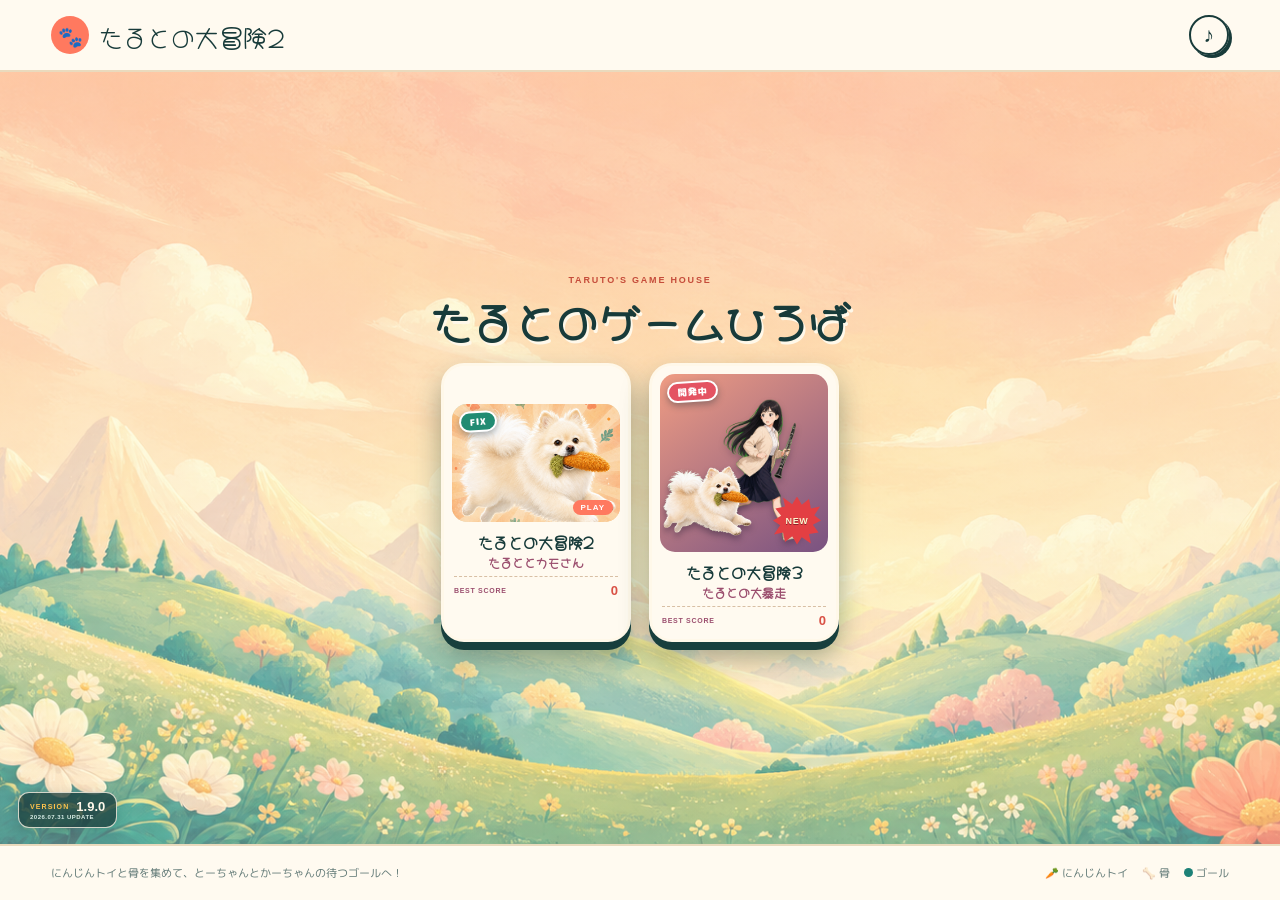
==== index.html @ d17c87bd "Add Taruto Adventure 3 prototype" ====
<!doctype html>
<html lang="ja">
<head>
  <meta charset="UTF-8">
  <meta name="viewport" content="width=device-width, initial-scale=1.0, viewport-fit=cover">
  <meta name="theme-color" content="#ff795f">
  <meta name="mobile-web-app-capable" content="yes">
  <meta name="apple-mobile-web-app-capable" content="yes">
  <meta name="apple-mobile-web-app-status-bar-style" content="black-translucent">
  <meta name="apple-mobile-web-app-title" content="たるとの大冒険2">
  <link rel="manifest" href="manifest.webmanifest">
  <title>たるとの大冒険2</title>
  <link rel="preconnect" href="https://fonts.googleapis.com">
  <link rel="preconnect" href="https://fonts.gstatic.com" crossorigin>
  <link href="https://fonts.googleapis.com/css2?family=Hachi+Maru+Pop&family=M+PLUS+Rounded+1c:wght@700;800;900&family=Noto+Sans+JP:wght@600;700;800&display=swap" rel="stylesheet">
  <link rel="stylesheet" href="style.css?v=23">
</head>
<body>
  <main class="game-shell">
    <header class="topbar">
      <a class="brand" href="#" aria-label="タイトルへ">
        <span class="paw">🐾</span>
        <span>たるとの大冒険2</span>
      </a>
      <button id="soundBtn" class="icon-btn" aria-label="音を切り替える">♪</button>
    </header>

    <section class="stage-wrap">
      <canvas id="game" width="1280" height="720" aria-label="たるとの大冒険2 ゲーム画面"></canvas>
      <div id="hud" class="hud hidden">
        <div class="hud-pill"><span class="mini-tart">🐶</span><span id="lives">♥ ♥ ♥</span></div>
        <div class="hud-pill score-pill"><small>SCORE</small><b id="scoreValue">0</b></div>
        <div class="hud-pill time-pill"><small>TIME</small><b id="timeValue">240.0</b></div>
        <div class="hud-pill duck-pill"><span>🦆</span><b id="duckHud">0/0</b></div>
        <div class="hud-pill item-count-pill">
          <span>🥕</span><b id="carrotHud">0/0</b>
          <span>🦴</span><b id="boneHud">0/0</b>
        </div>
        <div class="hud-pill stage-label">たるとの道</div>
        <button id="playRetryBtn" class="play-retry-btn" type="button" aria-label="最初からリトライ" title="最初からリトライ">
          <span>↻</span><small>リトライ</small>
        </button>
        <button id="playHomeBtn" class="play-home-btn" type="button" aria-label="ホーム画面に戻る" title="ホーム画面に戻る">
          <span>←</span><small>HOME</small>
        </button>
      </div>

      <section id="startScreen" class="overlay splash-screen">
        <div class="game-hub">
          <p class="hub-eyebrow">TARUTO'S GAME HOUSE</p>
          <h2 class="hub-title">たるとのゲームひろば</h2>
          <div class="game-grid">
            <button id="startBtn" class="game-card" type="button" aria-label="たるとの大冒険2をはじめる">
              <span class="game-card-art">
                <img src="assets/taruto-character-v3.png" alt="">
                <span class="card-status fixed">FIX</span>
                <i>PLAY</i>
              </span>
              <strong>たるとの大冒険2</strong>
              <span class="game-card-subtitle">たるととカモさん</span>
              <span class="game-card-best"><small>BEST SCORE</small><b id="highScoreValue">0</b></span>
            </button>
            <a class="game-card mayu-game-card" href="mayu-run.html" aria-label="たるとの大冒険3 たるとの大暴走をはじめる">
              <span class="game-card-art mayu-card-art">
                <img class="mayu-card-person" src="assets/mayu-title-v2.png" alt="" aria-hidden="true">
                <span class="card-status developing">開発中</span>
                <i>NEW</i>
              </span>
              <strong>たるとの大冒険3</strong>
              <span class="game-card-subtitle">たるとの大暴走</span>
              <span class="game-card-best"><small>BEST SCORE</small><b id="mayuHighScoreValue">0</b></span>
            </a>
          </div>
        </div>
        <div class="version-badge" aria-label="ゲームのバージョン">
          <span>VERSION</span>
          <b>1.9.0</b>
          <small>2026.07.31 UPDATE</small>
        </div>
      </section>

      <section id="storyScreen" class="overlay start-screen hidden">
        <p class="eyebrow">A LITTLE FLUFFY ADVENTURE</p>
        <h1><span>たるとの</span><strong>大冒険<i class="sequel">2</i></strong></h1>
        <img class="hero-dog-photo" src="assets/taruto-character-v3.png" alt="にんじんのぬいぐるみをくわえて走る淡いクリーム色のポメラニアン、たると">
        <div class="intro story-copy">
          <p>今日はとーちゃんとかーちゃんが、ふたりでおでかけ。<br>ぼくはおうちで、ひとりでお留守番。</p>
          <p>でも、さみしくなってふたりを探しに行くことにしました。<br>道にはぼくの嫌いなのらねことカラスがいっぱい！</p>
          <p>大好きなカモさんに協力してもらいながら、無事にゴールへ着けるかな？<br>ゴールでは、とーちゃんとかーちゃんが待ってるよ。</p>
        </div>
        <button id="storyBtn" class="primary-btn"><span>冒険へ出発！</span><b>→</b></button>
        <p class="controls-hint">自動で走るよ！　 <kbd>SPACE</kbd> ジャンプ　 <kbd>X</kbd> 回し蹴り</p>
      </section>

      <section id="endScreen" class="overlay end-screen hidden">
        <div id="perfectClear" class="perfect-clear hidden" role="status" aria-label="パーフェクトクリア">
          <div class="perfect-flash">
            <div class="perfect-rays"></div>
            <i style="--x:8%;--d:.05s;--c:#ff795f">★</i><i style="--x:17%;--d:.22s;--c:#5fcea9">●</i>
            <i style="--x:27%;--d:.12s;--c:#ffc34c">◆</i><i style="--x:38%;--d:.31s;--c:#fff8e9">★</i>
            <i style="--x:49%;--d:.02s;--c:#ff795f">●</i><i style="--x:60%;--d:.18s;--c:#5fcea9">◆</i>
            <i style="--x:71%;--d:.28s;--c:#ffc34c">★</i><i style="--x:82%;--d:.08s;--c:#fff8e9">●</i>
            <i style="--x:92%;--d:.25s;--c:#ff795f">◆</i>
            <div class="perfect-title">
              <small>ALL MISSIONS COMPLETE</small>
              <strong>PERFECT!</strong>
              <span>ぜんぶ達成・ノーダメージ！</span>
            </div>
          </div>
          <div class="perfect-stamp"><span>★</span><b>PERFECT CLEAR</b><span>★</span></div>
        </div>
        <div id="greatClear" class="great-clear hidden" role="status" aria-label="3ミス以内のグレートクリア">
          <span>✦</span>
          <div><strong>GREAT CLEAR!</strong></div>
          <span>✦</span>
        </div>
        <div id="goodClear" class="good-clear hidden" role="status" aria-label="6ミス以内のグッドクリア">
          <span>●</span>
          <div><strong>GOOD CLEAR!</strong></div>
          <span>●</span>
        </div>
        <div id="tryClear" class="try-clear hidden" role="status" aria-label="7ミス以上">
          <span>▲</span>
          <div><strong>まだまだ伸びるよ！</strong></div>
          <span>▲</span>
        </div>
        <p class="eyebrow">ADVENTURE COMPLETE!</p>
        <h2>やったね、たると！</h2>
        <div id="newRecord" class="new-record hidden" role="status">
          <span>★</span><strong>NEW HIGH SCORE!</strong><span>★</span>
        </div>
        <div id="cheeseHandoff" class="cheese-handoff hidden" aria-label="たるとがとーちゃんとかーちゃんにチーズを渡す">
          <span class="handoff-taruto">🐶</span>
          <span class="handoff-cheese">🧀</span>
          <span class="handoff-parents" aria-hidden="true">
            <svg viewBox="0 0 72 44" role="img" aria-label="とーちゃんとかーちゃん">
              <circle class="parent-head dad" cx="20" cy="11" r="8"/>
              <path class="parent-hair" d="M12 10c1-10 16-11 17 1-4-3-12-4-17-1z"/>
              <path class="parent-body dad" d="M6 42c1-17 7-23 14-23s13 6 14 23z"/>
              <circle class="parent-head mom" cx="52" cy="11" r="8"/>
              <path class="parent-hair" d="M43 13c-1-15 19-15 18 0l-4 7-2-5c-3 3-7 2-10 0l-2 5z"/>
              <path class="parent-body mom" d="M38 42c1-17 7-23 14-23s13 6 14 23z"/>
              <path class="parent-heart" d="M36 20c-5-6-12 2 0 10 12-8 5-16 0-10z"/>
            </svg>
          </span>
          <strong>チーズのおみやげ、どうぞ！</strong>
        </div>
        <div class="end-medal">☀</div>
        <div class="score-summary" aria-label="スコア集計">
          <div class="score-breakdown">
            <div><span>にんじんトイ <em id="carrotCount">0個</em></span><b id="carrotScore">0</b></div>
            <div><span>ホネッコ <em id="boneCount">0個</em></span><b id="boneScore">0</b></div>
            <div><span>野良ねこ <em id="catCount">0匹</em></span><b id="catScore">0</b></div>
            <div><span>カラス <em id="crowCount">0羽</em></span><b id="crowScore">0</b></div>
            <div><span>カモさんジャンプ <em id="duckCount">0回</em></span><b id="duckScore">0</b></div>
            <div><span>おみやげチーズ <em id="cheeseCount">0個</em></span><b id="cheeseScore">0</b></div>
            <div class="penalty-row"><span>ダメージ・川落下 <em id="damageCount">0回</em></span><b id="damageScore">0</b></div>
          </div>
          <div><span>アクション・アイテム</span><b id="actionScore">0</b></div>
          <div><span>タイムボーナス（残り0.1秒×1）</span><b id="timeBonus">0</b></div>
          <div class="miss-total-row"><span>ミスカウント合計</span><strong id="missTotal">0</strong></div>
          <div class="score-total"><span>TOTAL SCORE</span><strong id="totalScore">0</strong></div>
        </div>
        <div class="credits-window" aria-label="エンディングメッセージ">
          <div id="creditsRoll" class="credits-roll"></div>
        </div>
        <button id="retryBtn" class="primary-btn"><span>もういちど遊ぶ</span><b>↻</b></button>
      </section>

      <div id="toast" class="toast hidden">にんじんトイをみつけた！</div>

      <div id="mobileControls" class="mobile-controls hidden" aria-label="スマートフォン用操作">
        <button data-key="attack" class="attack" aria-label="くるん回し蹴り">⚡<small>KICK</small></button>
        <button data-key="jump" class="jump" aria-label="ジャンプ">↑<small>JUMP</small></button>
      </div>
      <div class="rotate-notice"><span>↻</span><strong>スマホを横にしてね</strong><small>たるとが待っているよ！</small></div>
    </section>

    <footer>
      <span>にんじんトイと骨を集めて、とーちゃんとかーちゃんの待つゴールへ！</span>
      <span class="legend">🥕 にんじんトイ　 🦴 骨　 <i class="dot teal"></i> ゴール</span>
    </footer>
  </main>
  <script src="game.js?v=22"></script>
</body>
</html>
---- style.css ----
:root{--ink:#183b3a;--cream:#fff8e9;--coral:#ff795f;--sun:#ffc34c;--teal:#1d8177}
*{box-sizing:border-box}
html,body{margin:0;min-height:100%;background:#f7ead0;color:var(--ink);font-family:"M PLUS Rounded 1c",sans-serif}
body{overflow-x:hidden;background-image:radial-gradient(#e7ceb0 1px,transparent 1px);background-size:18px 18px}
button,a{-webkit-tap-highlight-color:transparent}
.game-shell{width:min(1460px,100%);margin:auto;min-height:100vh;background:var(--cream);box-shadow:0 0 60px #7f67432b;display:flex;flex-direction:column}
.topbar{height:72px;padding:0 clamp(18px,4vw,56px);display:flex;align-items:center;justify-content:space-between;background:#fffaf0;border-bottom:2px solid #eadabd;z-index:5}
.brand{display:flex;align-items:center;gap:10px;color:var(--ink);text-decoration:none;font-family:"Hachi Maru Pop";font-size:clamp(17px,2vw,24px)}
.paw{display:grid;place-items:center;width:38px;height:38px;background:var(--coral);border-radius:50%;font-size:20px}
.icon-btn{width:40px;height:40px;border:2px solid var(--ink);border-radius:50%;background:transparent;color:var(--ink);font-size:21px;font-weight:900;cursor:pointer;box-shadow:3px 3px 0 var(--ink)}
.icon-btn.off{opacity:.35;text-decoration:line-through}
.stage-wrap{position:relative;flex:1;min-height:0;overflow:hidden;background:#93d7c4;isolation:isolate}
canvas{display:block;width:100%;height:auto;max-height:calc(100vh - 128px);aspect-ratio:16/9;object-fit:cover}
.overlay{position:absolute;inset:0;display:flex;flex-direction:column;align-items:center;justify-content:center;text-align:center;padding:24px;background:linear-gradient(90deg,#fff8e9ed 0%,#fff8e9b8 42%,transparent 74%),url("assets/tart-adventure-bg.png") center/cover;color:var(--ink);transition:.35s}
.splash-screen{background:linear-gradient(#fff8e952,#fff8e952),url("assets/tart-adventure-bg.png") center/cover}
.splash-btn{transform:scale(1.15);box-shadow:0 10px 0 #0c2928,0 18px 35px #183b3a69}
.splash-btn:hover{transform:scale(1.15) translateY(-3px)}
.game-hub{display:flex;flex-direction:column;align-items:center}.hub-eyebrow{margin:0 0 3px;color:#c54c3a;font:900 9px "Trebuchet MS",sans-serif;letter-spacing:.2em}.hub-title{margin:0 0 14px;color:#183b3a;font:900 clamp(22px,4vw,42px) "Hachi Maru Pop","M PLUS Rounded 1c",sans-serif;text-shadow:2px 3px 0 #fff8e9}.game-grid{display:grid;grid-template-columns:repeat(auto-fit,minmax(150px,190px));justify-content:center;gap:18px;width:min(760px,90vw)}.game-card{padding:8px 8px 11px;border:3px solid #fff8e9;border-radius:23px;background:#fffaf0;color:#183b3a;box-shadow:0 8px 0 #173f3d,0 15px 28px #183b3a66;cursor:pointer;transition:.18s}.game-card:hover{transform:translateY(-4px);box-shadow:0 12px 0 #173f3d,0 19px 32px #183b3a66}.game-card:active{transform:translateY(5px);box-shadow:0 3px 0 #173f3d}.game-card-art{position:relative;display:block;height:118px;overflow:hidden;border-radius:15px;background:linear-gradient(145deg,#bde7df,#ffc88d)}.game-card-art img{width:100%;height:100%;object-fit:cover;object-position:center 38%}.game-card-art i{position:absolute;right:7px;bottom:7px;padding:3px 8px;border-radius:99px;background:#ff795f;color:#fff;font:900 8px "Trebuchet MS",sans-serif;letter-spacing:.12em}.game-card strong{display:block;margin:9px 2px 1px;font:900 15px "Hachi Maru Pop","M PLUS Rounded 1c",sans-serif}.game-card small{display:block;color:#1d8177;font-size:8px;font-weight:900;letter-spacing:.12em}
.version-badge{position:absolute;left:max(18px,env(safe-area-inset-left));bottom:max(16px,env(safe-area-inset-bottom));display:grid;grid-template-columns:auto auto;align-items:center;gap:1px 7px;padding:7px 11px;border:1px solid #fff8e9c9;border-radius:11px;background:#183b3abf;color:#fff8e9;box-shadow:0 5px 15px #183b3a3d;text-align:left;font-family:"Trebuchet MS",sans-serif}.version-badge span{color:#ffc34c;font-size:7px;font-weight:900;letter-spacing:.16em}.version-badge b{font-size:13px;line-height:1}.version-badge small{grid-column:1/-1;color:#d9eee7;font-size:6px;font-weight:700;letter-spacing:.08em}
.game-card-subtitle{display:block;margin-top:2px;color:#9b4e6e;font:900 12px "Hachi Maru Pop","M PLUS Rounded 1c",sans-serif;line-height:1.25}
.game-card-best{display:flex;align-items:center;justify-content:space-between;gap:8px;margin:7px 2px 0;padding-top:6px;border-top:1px dashed #d8bfa4;color:#183b3a}.game-card-best small{color:#9b4e6e;font:900 7px "Trebuchet MS",sans-serif;letter-spacing:.1em}.game-card-best b{color:#d95145;font:900 13px "Trebuchet MS",sans-serif}
.card-status{position:absolute;z-index:5;left:7px;top:7px;padding:4px 9px;border:2px solid #fff;border-radius:999px;color:#fff;font:900 9px "M PLUS Rounded 1c",sans-serif;line-height:1;letter-spacing:.08em;box-shadow:0 3px 7px #28343c66;transform:rotate(-4deg)}.card-status.fixed{background:#218b72}.card-status.developing{background:#e45362;animation:statusPulse 1.2s ease-in-out infinite alternate}@keyframes statusPulse{to{transform:rotate(-4deg) scale(1.08);filter:brightness(1.12)}}
@media(max-width:950px) and (orientation:landscape){.game-card-subtitle{font-size:10px}}
@media(max-width:950px) and (orientation:landscape){.game-card-best{margin-top:4px;padding-top:3px}.game-card-best small{font-size:6px}.game-card-best b{font-size:10px}}
.hidden{opacity:0!important;pointer-events:none!important;visibility:hidden}
.start-screen{align-items:flex-start;text-align:left;padding-left:clamp(24px,8vw,110px)}
.eyebrow{margin:0 0 10px;color:#c54c3a;letter-spacing:.22em;font-size:12px;font-weight:900}
h1{margin:0;font-family:"Hachi Maru Pop";line-height:.9;filter:drop-shadow(4px 5px 0 #fff)}
h1 span{display:block;font-size:clamp(33px,5vw,68px)}
h1 strong{display:block;color:var(--coral);font:900 clamp(64px,9vw,126px)/1 "M PLUS Rounded 1c",sans-serif;letter-spacing:.02em;transform:rotate(-1deg);-webkit-text-stroke:1px #fff8e9;text-shadow:4px 5px 0 #f3b83d}
.sequel{display:inline-grid;place-items:center;width:.72em;height:.72em;margin-left:.12em;border-radius:50%;background:#ffc34c;color:#183b3a;font:900 .66em/1 "M PLUS Rounded 1c",sans-serif;letter-spacing:0;vertical-align:.1em;-webkit-text-stroke:0;box-shadow:0 0 0 3px #fff8e9,3px 4px 0 #183b3a;transform:rotate(5deg)}
.intro{font-size:clamp(13px,1.5vw,18px);line-height:1.9;margin:14px 0 18px;max-width:560px}
.story-copy p{margin:0 0 8px}.story-copy p:last-child{margin-bottom:0}
.primary-btn{display:flex;align-items:center;gap:22px;padding:8px 9px 8px 26px;border:0;border-radius:999px;background:var(--ink);color:#fff;font:800 16px inherit;cursor:pointer;box-shadow:0 8px 0 #0c2928,0 14px 25px #183b3a4c;transition:.15s}
.primary-btn:hover{transform:translateY(-3px);box-shadow:0 11px 0 #0c2928,0 17px 28px #183b3a4c}
.primary-btn:active{transform:translateY(5px);box-shadow:0 3px 0 #0c2928}
.primary-btn b{display:grid;place-items:center;width:42px;height:42px;background:var(--coral);border-radius:50%;font-size:21px}
.controls-hint{font-size:12px;margin:16px 0 0;color:#51706d}
kbd{display:inline-grid;place-items:center;min-width:28px;height:25px;padding:0 6px;background:#fff;border:1px solid #b5afa1;border-radius:6px;box-shadow:0 2px #afa798;font:800 11px inherit}
.hero-dog-photo{position:absolute;right:2%;bottom:-7%;width:min(51vw,660px);aspect-ratio:1;object-fit:cover;border-radius:50%;border:10px solid #fff8e9;box-shadow:0 20px 50px #65452d52;transform:rotate(3deg)}
.dog-body{position:absolute;bottom:8px;left:35px;width:165px;height:155px;border-radius:50% 55% 42% 46%;background:radial-gradient(circle at 50% 40%,#fff5d7 0 30%,#e9ae58 62%,#b96e35);box-shadow:inset -15px -12px 0 #c47b3c}
.dog-head{position:absolute;z-index:2;top:10px;left:28px;width:185px;height:175px;border-radius:48% 52% 48% 46%;background:radial-gradient(circle at 48% 42%,#fff9e7 0 22%,#efbd72 52%,#c97e3d 82%);box-shadow:inset 0 -12px 0 #d68d44}
.ear{position:absolute;top:-9px;width:67px;height:79px;background:#bd7138;clip-path:polygon(50% 0,100% 100%,0 84%);z-index:-1}.ear.left{left:8px;transform:rotate(-17deg)}.ear.right{right:6px;transform:rotate(18deg)}
.face:before,.face:after{content:"";position:absolute;top:66px;width:14px;height:19px;border-radius:50%;background:#183b3a}.face:before{left:52px}.face:after{right:52px}
.muzzle{position:absolute;left:62px;top:81px;width:64px;height:54px;border-radius:50%;background:#fff7e7}
.muzzle:before{content:"";position:absolute;left:23px;top:6px;width:20px;height:14px;border-radius:50% 50% 60% 60%;background:#2b342f}
.muzzle:after{content:"";position:absolute;left:27px;top:23px;width:15px;height:13px;border-radius:0 0 50% 50%;background:#ed776a}
.dog-tail{position:absolute;right:-5px;bottom:64px;width:100px;height:120px;border:30px solid #d98d47;border-left-color:transparent;border-bottom-color:transparent;border-radius:50%;transform:rotate(30deg)}
.scarf{position:absolute;z-index:3;left:55px;top:156px;width:135px;height:26px;background:var(--teal);border-radius:50%}.scarf:after{content:"";position:absolute;right:-15px;top:10px;width:58px;height:25px;background:var(--teal);transform:rotate(25deg);clip-path:polygon(0 0,100% 48%,10% 100%)}
.hud{position:absolute;z-index:4;inset:20px 24px auto;display:flex;gap:12px;align-items:center;transition:.3s}
.hud-pill{height:44px;display:flex;align-items:center;gap:9px;padding:0 16px;background:#fffaf0e8;border:2px solid #fff;border-radius:99px;box-shadow:0 5px 16px #16484229;font-weight:900}
.hud-pill:first-child{color:#e2504b}.mini-tart{font-size:23px}.hud-pill small{color:#718480;font-size:9px;letter-spacing:.08em}.score-pill b{color:#dc7048;min-width:54px;text-align:right}.time-pill b{color:#1d8177;min-width:28px;text-align:right}.stage-label{margin-left:auto;color:var(--teal)}
.duck-pill{color:#1d8177}.duck-pill span{font-size:20px}.duck-pill b{min-width:28px;font-size:12px}
.item-count-pill{gap:5px;padding:0 11px}.item-count-pill span{font-size:17px}.item-count-pill b{min-width:25px;color:#b85f3d;font-size:11px}.item-count-pill span:nth-of-type(2){margin-left:3px}
.play-retry-btn{position:absolute;top:110px;right:0;display:flex;align-items:center;justify-content:center;gap:6px;height:38px;padding:0 13px;border:2px solid #ff795f;border-radius:12px;background:#fffaf0ed;color:#c94f3d;font:800 10px/1 "Arial Rounded MT Bold","Trebuchet MS",sans-serif;letter-spacing:.12em;box-shadow:0 4px 0 #c94f3d,0 8px 18px #16484229;cursor:pointer}.play-retry-btn span{font-size:20px;line-height:1;letter-spacing:0}.play-retry-btn small{font:inherit}.play-retry-btn:active{transform:translateY(3px);box-shadow:0 1px 0 #c94f3d,0 4px 10px #16484229;background:#fff0e8}
.play-home-btn{position:absolute;top:110px;left:0;display:flex;align-items:center;justify-content:center;gap:5px;height:38px;padding:0 12px;border:2px solid #fff;border-radius:12px;background:#183b3ad9;color:#fff8e9;font:800 9px/1 "Arial Rounded MT Bold","Trebuchet MS",sans-serif;letter-spacing:.1em;box-shadow:0 4px 0 #0c2928,0 8px 18px #16484229;cursor:pointer}.play-home-btn span{font-size:17px;line-height:1;letter-spacing:0}.play-home-btn small{font:inherit}.play-home-btn:active{transform:translateY(3px);box-shadow:0 1px 0 #0c2928,0 4px 10px #16484229;background:#245957}
.high-score-badge{position:absolute;z-index:8;top:76px;right:24px;display:flex;align-items:center;gap:7px;padding:5px 11px;border-radius:99px;background:#183b3acc;color:#fff8e9;border:1px solid #ffffffb8;box-shadow:0 4px 12px #183b3a3d;font-size:12px;font-weight:900}.high-score-badge small{font-size:8px;letter-spacing:.12em;color:#ffc34c}.high-score-badge b{min-width:36px;text-align:right}
.toast{position:absolute;z-index:6;left:50%;top:68px;transform:translateX(-50%);padding:10px 22px;border-radius:99px;background:var(--ink);color:#fff;font-weight:900;transition:.2s;box-shadow:0 8px 20px #183b3a55}
.toast.achievement{z-index:9;padding:13px 28px;border:3px solid #fff8e9;background:linear-gradient(90deg,#ff795f,#ffc34c,#ff795f);color:#183b3a;box-shadow:0 0 0 4px #ffc34c,0 10px 30px #183b3a66;font-family:"Hachi Maru Pop","M PLUS Rounded 1c",sans-serif;animation:achievementPop .55s cubic-bezier(.2,1.7,.4,1),achievementGlow .65s ease-in-out .55s infinite alternate}.toast.achievement::before,.toast.achievement::after{content:"★";margin:0 9px;color:#fff}@keyframes achievementPop{from{opacity:0;transform:translateX(-50%) scale(.3) rotate(-5deg)}to{opacity:1;transform:translateX(-50%) scale(1) rotate(0)}}@keyframes achievementGlow{to{filter:brightness(1.15);transform:translateX(-50%) scale(1.04)}}
.overlay.end-screen{align-items:flex-start;background:linear-gradient(90deg,#102f2dcc 0%,#102f2d9c 38%,#102f2d28 70%,transparent 100%),url("assets/ending-photo.png") center/cover;padding-left:5vw}
.end-screen h2{font-family:"Hachi Maru Pop";font-size:clamp(36px,6vw,72px);margin:0;color:#ffb05e;text-shadow:3px 4px 0 #173f3d}
.end-screen>.eyebrow{color:#ffe3a7}.end-screen p{line-height:1.8}.end-medal{font-size:70px;filter:drop-shadow(0 5px 0 #6b4a17)}
.cheese-handoff{position:relative;display:flex;align-items:center;gap:10px;min-height:48px;padding:4px 14px;margin:2px 0 5px;border-radius:16px;background:#fff8e9e8;border:2px solid #f0c87f;color:#173f3d;overflow:hidden}.cheese-handoff span{font-size:28px}.cheese-handoff strong{font:900 13px "Hachi Maru Pop","M PLUS Rounded 1c",sans-serif}.cheese-handoff .handoff-cheese{animation:giveCheese 1.8s ease-in-out infinite}.end-screen.hidden .handoff-cheese{animation:none}@keyframes giveCheese{0%{transform:translateX(-15px) rotate(-12deg) scale(.85)}55%{transform:translateX(18px) translateY(-8px) rotate(10deg) scale(1.2)}100%{transform:translateX(44px) rotate(0) scale(.85)}}
.handoff-parents{display:block;width:58px;height:38px;flex:none}.handoff-parents svg{display:block;width:100%;height:100%;overflow:visible}.parent-head{fill:#f2c29b;stroke:#173f3d;stroke-width:1.5}.parent-hair{fill:#55433a}.parent-body{stroke:#173f3d;stroke-width:1.5}.parent-body.dad{fill:#5f9e85}.parent-body.mom{fill:#f47f6b}.parent-heart{fill:#ffc34c;stroke:#fff8e9;stroke-width:1}
.new-record{display:flex;align-items:center;gap:10px;margin:2px 0 5px;padding:5px 16px;border-radius:99px;background:linear-gradient(90deg,#ff795f,#ffc34c,#ff795f);color:#183b3a;border:3px solid #fff8e9;box-shadow:0 0 0 3px #ffc34c,0 8px 24px #ffb64d88;font:900 clamp(14px,2vw,22px) "Hachi Maru Pop","M PLUS Rounded 1c",sans-serif;animation:newRecordPop .7s cubic-bezier(.2,1.8,.4,1),newRecordGlow 1s ease-in-out .7s infinite alternate}.new-record span{color:#fff;font-size:1.25em;animation:recordStar .8s linear infinite}@keyframes newRecordPop{0%{transform:scale(.1) rotate(-8deg);opacity:0}100%{transform:scale(1) rotate(0);opacity:1}}@keyframes newRecordGlow{to{filter:brightness(1.2);transform:scale(1.04)}}@keyframes recordStar{to{transform:rotate(360deg)}}
.perfect-clear{position:absolute;z-index:20;inset:0;pointer-events:none;overflow:hidden}.perfect-flash{position:absolute;inset:0;display:grid;place-items:center;background:radial-gradient(circle,#fffbd5e8 0 15%,#ffc34cbb 30%,#ff795f5c 52%,transparent 72%);animation:perfectFlash 3.6s ease both}.perfect-rays{position:absolute;width:115vmax;aspect-ratio:1;border-radius:50%;background:repeating-conic-gradient(from 0deg,#fff8e900 0 8deg,#fff8e9b8 8deg 13deg,#fff8e900 13deg 24deg);animation:perfectRays 7s linear infinite}.perfect-title{position:relative;z-index:2;display:flex;flex-direction:column;align-items:center;filter:drop-shadow(0 9px 0 #9b4f2d) drop-shadow(0 16px 22px #183b3a88);animation:perfectTitle 3.1s cubic-bezier(.2,1.5,.3,1) both}.perfect-title small{padding:5px 15px;border-radius:99px;background:#183b3a;color:#fff8e9;font:900 clamp(9px,1.5vw,14px) "Trebuchet MS",sans-serif;letter-spacing:.2em}.perfect-title strong{color:#fff8e9;font:900 clamp(62px,13vw,158px)/.9 "Arial Black","M PLUS Rounded 1c",sans-serif;letter-spacing:-.07em;-webkit-text-stroke:clamp(3px,.65vw,8px) #ff795f;text-shadow:0 0 0 #ffc34c}.perfect-title span{margin-top:12px;padding:7px 22px;border:3px solid #fff8e9;border-radius:99px;background:#ffc34c;color:#183b3a;font:900 clamp(14px,2.5vw,28px) "Hachi Maru Pop","M PLUS Rounded 1c",sans-serif}.perfect-flash>i{position:absolute;z-index:3;top:-10%;left:var(--x);color:var(--c);font-style:normal;font-size:clamp(18px,4vw,48px);text-shadow:0 3px 0 #183b3a66;animation:perfectConfetti 2.6s cubic-bezier(.2,.7,.4,1) var(--d) both}.perfect-stamp{position:absolute;z-index:4;top:18px;right:22px;display:flex;align-items:center;gap:7px;padding:8px 15px;border:3px solid #fff8e9;border-radius:99px;background:linear-gradient(90deg,#ff795f,#ffc34c);color:#183b3a;box-shadow:0 0 0 3px #ffc34c,0 7px 20px #183b3a55;font:900 clamp(10px,1.4vw,16px) "Arial Rounded MT Bold","Trebuchet MS",sans-serif;letter-spacing:.08em;animation:perfectStamp .65s cubic-bezier(.2,1.6,.4,1) 3.15s both}.perfect-stamp span{color:#fff8e9}@keyframes perfectFlash{0%{opacity:0}8%,76%{opacity:1}100%{opacity:0;visibility:hidden}}@keyframes perfectRays{to{transform:rotate(360deg)}}@keyframes perfectTitle{0%{opacity:0;transform:scale(.15) rotate(-10deg)}18%,78%{opacity:1;transform:scale(1) rotate(0)}100%{opacity:0;transform:scale(1.25)}}@keyframes perfectConfetti{0%{opacity:0;transform:translateY(0) rotate(0) scale(.4)}12%{opacity:1}100%{opacity:0;transform:translateY(115vh) rotate(780deg) scale(1)}}@keyframes perfectStamp{from{opacity:0;transform:scale(.2) rotate(12deg)}to{opacity:1;transform:scale(1) rotate(-2deg)}}
.perfect-clear.preview-still .perfect-flash,.perfect-clear.preview-still .perfect-title,.perfect-clear.preview-still .perfect-stamp{animation:none;opacity:1;visibility:visible}.perfect-clear.preview-still .perfect-flash>i{animation:none;top:var(--preview-y,18%);transform:rotate(18deg)}.perfect-clear.preview-still .perfect-flash>i:nth-of-type(2n){--preview-y:72%;transform:rotate(-24deg)}.perfect-clear.preview-still .perfect-flash>i:nth-of-type(3n){--preview-y:42%;transform:rotate(42deg)}
.perfect-clear.hidden .perfect-flash,.perfect-clear.hidden .perfect-rays,.perfect-clear.hidden .perfect-title,.perfect-clear.hidden .perfect-flash>i,.perfect-clear.hidden .perfect-stamp{animation:none}
.great-clear{position:absolute;z-index:12;top:66px;right:22px;display:flex;align-items:center;gap:9px;padding:9px 16px;border:2px solid #fff8e9;border-radius:16px;background:linear-gradient(135deg,#1d8177e8,#65b95de8);color:#fff8e9;box-shadow:0 0 0 3px #5fcea977,0 8px 22px #183b3a55;transform:rotate(1deg);animation:greatClearPop .7s cubic-bezier(.2,1.5,.4,1),greatClearGlow .8s ease-in-out .7s 2 alternate}.great-clear>span{color:#ffc34c;font-size:20px}.great-clear div{display:flex;flex-direction:column;line-height:1}.great-clear small{color:#d8fff0;font:900 8px "Trebuchet MS",sans-serif;letter-spacing:.18em}.great-clear strong{margin-top:3px;font:900 clamp(13px,2vw,20px) "Arial Rounded MT Bold","Trebuchet MS",sans-serif;letter-spacing:.04em}.great-clear.hidden{animation:none}@keyframes greatClearPop{from{opacity:0;transform:translateY(-18px) scale(.4) rotate(-5deg)}to{opacity:1;transform:translateY(0) scale(1) rotate(1deg)}}@keyframes greatClearGlow{to{filter:brightness(1.2);box-shadow:0 0 0 5px #5fcea999,0 10px 28px #183b3a66}}
.good-clear,.try-clear{position:absolute;z-index:12;top:66px;right:22px;display:flex;align-items:center;gap:9px;padding:9px 16px;border:2px solid #fff8e9;border-radius:16px;color:#fff8e9;box-shadow:0 7px 20px #183b3a55;animation:rankClearPop .65s cubic-bezier(.2,1.4,.4,1)}.good-clear{background:linear-gradient(135deg,#4388bde8,#67b7d2e8)}.try-clear{background:linear-gradient(135deg,#6f665de8,#d57c5de8)}.good-clear>span{color:#d8f5ff}.try-clear>span{color:#ffc34c}.good-clear div,.try-clear div{display:flex;flex-direction:column;line-height:1}.good-clear small,.try-clear small{font:900 8px "Trebuchet MS",sans-serif;letter-spacing:.18em;opacity:.85}.good-clear strong,.try-clear strong{margin-top:3px;font:900 clamp(12px,1.8vw,18px) "M PLUS Rounded 1c",sans-serif}.good-clear.hidden,.try-clear.hidden{animation:none}@keyframes rankClearPop{from{opacity:0;transform:translateY(-14px) scale(.55)}to{opacity:1;transform:translateY(0) scale(1)}}
.score-summary{width:min(700px,54vw);padding:10px 18px;border-radius:18px;background:#173f3de6;color:#fff8e9;border:2px solid #f0c87f;box-shadow:0 7px 20px #102f2d66}
.score-summary>div{display:flex;align-items:center;justify-content:space-between;gap:20px;padding:3px 0;font-size:clamp(11px,1.3vw,16px)}.score-summary b{color:#ffc34c;font-size:1.2em}.score-total{margin-top:5px;padding-top:7px!important;border-top:1px dashed #f0c87f}.score-total strong{color:#ffb05e;font-size:clamp(24px,3.5vw,42px);line-height:1}
.score-summary .score-breakdown{display:grid;grid-template-columns:1fr 1fr;gap:1px 18px;padding-bottom:6px;margin-bottom:4px;border-bottom:1px dashed #f0c87f}.score-breakdown>div{display:flex;justify-content:space-between;gap:10px;font-size:.82em}.score-breakdown em{color:#bde7df;font-style:normal;font-size:.88em}.score-breakdown b{font-size:1em}
.score-breakdown .penalty-row b{color:#ff8d82}
.score-summary .miss-total-row{margin-top:4px;padding:5px 0!important;border-top:1px dashed #f0c87f;color:#ffe3a7}.miss-total-row strong{display:grid;place-items:center;min-width:30px;height:25px;padding:0 8px;border-radius:99px;background:#ff795f;color:#fff8e9!important;font-size:15px!important}
.credits-window{position:absolute;top:50%;right:max(3vw,env(safe-area-inset-right));width:min(38vw,480px);height:min(48vh,270px);overflow:hidden;margin:0;background:#fff8e9ed;border:3px solid #f0c87f;border-radius:22px;box-shadow:inset 0 0 22px #e5b95e38,0 7px 20px #183b3a52;transform:translateY(-50%);mask-image:linear-gradient(transparent,#000 11% 89%,transparent)}
.credits-roll{padding:0 18px;color:#173f3d;font:700 clamp(14px,1.55vw,20px)/1.6 "Noto Sans JP","Yu Gothic",sans-serif;text-align:center;animation:creditsFlow 17s linear both}
.credits-roll p{max-width:420px;margin:0 auto 28px;text-wrap:balance;text-shadow:1px 2px 0 #fff}
.end-screen.hidden .credits-roll{animation:none}
@keyframes creditsFlow{0%{transform:translateY(270px);opacity:0}6%{opacity:1}90%{opacity:1}100%{transform:translateY(-115%);opacity:0}}
.mobile-controls{display:none;position:absolute;z-index:7;left:18px;right:18px;bottom:16px;justify-content:space-between;pointer-events:none}
.mobile-controls button{pointer-events:auto;width:62px;height:62px;border:2px solid #fff;border-radius:50%;background:#183b3ad1;color:#fff;font-size:25px;font-weight:900;box-shadow:0 5px 12px #183b3a48;touch-action:none}
.mobile-controls .attack{background:#f4a62bde}.mobile-controls .jump{background:#ff795fe8}.jump small,.attack small{display:block;font-size:7px;letter-spacing:.1em}
footer{min-height:56px;padding:0 clamp(18px,4vw,56px);display:flex;align-items:center;justify-content:space-between;gap:18px;font-size:11px;color:#617976;background:#fffaf0;border-top:2px solid #eadabd}
.rotate-notice{display:none}
.legend{white-space:nowrap}.dot{display:inline-block;width:9px;height:9px;border-radius:50%}.coral{background:var(--coral)}.teal{background:var(--teal)}
@media(max-width:950px) and (orientation:landscape){html,body{width:100%;height:100%;overflow:hidden}.topbar,footer{display:none}.game-shell,.stage-wrap{width:100vw;height:100dvh;min-height:100dvh;max-height:100dvh}.stage-wrap{position:fixed;inset:0}.overlay{background:linear-gradient(90deg,#fff8e9eb 0 47%,transparent 76%),url("assets/tart-adventure-bg.png") center/cover}.splash-screen{background:linear-gradient(#fff8e98a,#fff8e98a),url("assets/tart-adventure-bg.png") center/cover}.hub-title{font-size:clamp(19px,6dvh,29px);margin-bottom:8px}.hub-eyebrow{font-size:7px}.game-grid{grid-template-columns:150px;gap:10px}.game-card{padding:6px 6px 8px;border-radius:18px}.game-card-art{height:min(26dvh,92px);border-radius:12px}.game-card strong{margin-top:6px;font-size:12px}.start-screen{padding:8px max(4vw,env(safe-area-inset-left))}.start-screen h1 span{font-size:24px}.start-screen h1 strong{font-size:50px}.eyebrow{font-size:8px;margin-bottom:3px}.intro{font-size:10px;line-height:1.45;margin:5px 0 8px;max-width:430px}.primary-btn{font-size:12px;padding:6px 7px 6px 18px}.primary-btn b{width:30px;height:30px}.hero-dog-photo{width:min(37vw,42dvh);right:max(3%,env(safe-area-inset-right));bottom:-18%;border-width:5px}.mobile-controls{display:flex;left:max(10px,env(safe-area-inset-left));right:max(10px,env(safe-area-inset-right));bottom:max(7px,env(safe-area-inset-bottom))}.mobile-controls button{width:100px;height:100px;font-size:34px}.mobile-controls small{font-size:10px}.controls-hint{display:none}canvas{width:100vw;height:100dvh;max-height:none;object-fit:contain;background:#3e9f92}.hud{inset:max(6px,env(safe-area-inset-top)) max(10px,env(safe-area-inset-right)) auto max(10px,env(safe-area-inset-left))}.hud-pill{height:32px;padding:0 10px;font-size:12px}.collect-pill span{font-size:17px}.stage-label{display:none}.play-retry-btn{top:70px;right:0;height:34px;padding:0 10px;font-size:9px}.play-retry-btn span{font-size:19px}.play-home-btn{top:70px;left:0;height:34px;padding:0 9px;font-size:8px}.play-home-btn span{font-size:16px}.high-score-badge{top:max(43px,calc(env(safe-area-inset-top) + 38px));right:max(10px,env(safe-area-inset-right));padding:3px 8px;font-size:10px}.toast{top:max(43px,calc(env(safe-area-inset-top) + 38px));padding:7px 16px;font-size:12px}}
@media(max-width:950px) and (orientation:portrait){.topbar,footer,.overlay,.hud,.mobile-controls,canvas{display:none!important}.stage-wrap{position:fixed;inset:0;background:linear-gradient(#ffb37e,#ffe5b6)}.rotate-notice{position:absolute;inset:0;display:flex;flex-direction:column;align-items:center;justify-content:center;gap:8px;text-align:center;color:var(--ink)}.rotate-notice span{font-size:78px;color:var(--coral);animation:rotatePhone 1.8s ease-in-out infinite}.rotate-notice strong{font-size:24px}.rotate-notice small{color:#775f4a}@keyframes rotatePhone{50%{transform:rotate(90deg)}}}
@media(max-width:950px) and (orientation:landscape){
  .splash-screen{background:linear-gradient(#fff8e938,#fff8e938),url("assets/tart-adventure-bg.png") center/cover;padding:max(20px,env(safe-area-inset-top)) max(20px,env(safe-area-inset-right)) max(20px,env(safe-area-inset-bottom)) max(20px,env(safe-area-inset-left))}
  .end-screen{padding:max(6px,env(safe-area-inset-top)) max(14px,env(safe-area-inset-right)) max(6px,env(safe-area-inset-bottom)) max(14px,env(safe-area-inset-left))}
  .end-screen .eyebrow{display:none}.end-screen h2{font-size:clamp(21px,6dvh,31px)}.end-medal{display:none}.new-record{padding:2px 10px;margin:1px 0 2px;font-size:10px;border-width:2px}.cheese-handoff{min-height:32px;padding:1px 8px;margin:1px 0 2px}.cheese-handoff span{font-size:19px}.cheese-handoff strong{font-size:8px}.score-summary{width:58vw;padding:4px 10px;border-radius:12px}.score-summary>div{font-size:9px;padding:1px 0}.score-summary .score-breakdown{gap:0 12px;padding-bottom:3px;margin-bottom:2px}.score-breakdown>div{font-size:8px}.score-total{margin-top:2px;padding-top:3px!important}.score-total strong{font-size:21px}.credits-window{top:50%;right:max(2vw,env(safe-area-inset-right));width:36vw;height:min(56dvh,205px);margin:0;border-width:2px;border-radius:15px}.credits-roll{padding:0 10px;font-size:clamp(10px,2.8dvh,13px);line-height:1.55}.credits-roll p{margin-bottom:18px}
  .start-screen{
    justify-content:center;
    padding-top:max(14px,env(safe-area-inset-top));
    padding-bottom:max(14px,env(safe-area-inset-bottom));
    padding-left:max(5vw,env(safe-area-inset-left));
    padding-right:max(5vw,env(safe-area-inset-right));
  }
  .start-screen .eyebrow,.start-screen h1,.start-screen .intro,.start-screen .primary-btn{position:relative;z-index:2;max-width:48vw}
  .start-screen h1 span{font-size:clamp(24px,8dvh,34px)}
  .start-screen h1 strong{font-size:clamp(54px,18dvh,82px)}
  .start-screen .intro{font-size:clamp(8px,2.35dvh,11px);line-height:1.35;margin:clamp(3px,1dvh,6px) 0}.story-copy p{margin-bottom:4px}
  .hero-dog-photo{width:min(42vw,78dvh);right:max(3vw,env(safe-area-inset-right));bottom:-3%;border-width:5px}
}
@media(max-width:950px) and (orientation:landscape) and (max-height:420px){
  .start-screen{padding-left:max(6vw,env(safe-area-inset-left));padding-right:max(6vw,env(safe-area-inset-right))}
  .start-screen .eyebrow{display:none}
  .start-screen h1 span{font-size:22px}
  .start-screen h1 strong{font-size:52px}
  .start-screen .intro{font-size:9px;line-height:1.35;max-width:43vw}
  .hero-dog-photo{width:min(38vw,70dvh);right:max(5vw,env(safe-area-inset-right));bottom:0}
}

/* ストーリー画面の左右を中央へ寄せ、中央の余白を抑える */
.start-screen{padding-left:clamp(48px,12vw,175px)}
.start-screen .eyebrow,.start-screen h1,.start-screen .intro,.start-screen .primary-btn,.start-screen .controls-hint{max-width:min(560px,43vw)}
.hero-dog-photo{right:7%}
@media(max-width:950px) and (orientation:landscape){
  .start-screen{padding-left:max(9vw,env(safe-area-inset-left));padding-right:max(4vw,env(safe-area-inset-right))}
  .start-screen .eyebrow,.start-screen h1,.start-screen .intro,.start-screen .primary-btn{max-width:45vw}
  .hero-dog-photo{right:max(8vw,env(safe-area-inset-right))}
}
@media(max-width:950px) and (orientation:landscape) and (max-height:420px){
  .start-screen{padding-left:max(9vw,env(safe-area-inset-left));padding-right:max(4vw,env(safe-area-inset-right))}
  .start-screen .intro{max-width:45vw}
  .hero-dog-photo{right:max(8vw,env(safe-area-inset-right))}
}

/* スコア内訳の獲得数・倍率を同じ縦列に揃える */
.score-breakdown>div{display:grid;grid-template-columns:minmax(0,1fr) 46px;align-items:center}
.score-breakdown>div>b{text-align:right}
.score-breakdown>div>span{display:grid;grid-template-columns:minmax(0,1fr) auto;align-items:center;gap:5px}
.score-breakdown>div>span>em{white-space:nowrap;text-align:right}

/* iPhone横向きでメッセージ欄がスコア欄へ重ならない幅にする */
@media(max-width:950px) and (orientation:landscape){
  .credits-window{
    width:min(28vw,198px);
    right:max(1.5vw,env(safe-area-inset-right));
  }
}

/* ゲームひろば：夜のお散歩編 */
.game-card{text-decoration:none}
.night-card-art{background:linear-gradient(145deg,#182756,#674a83)}
.night-card-art img{filter:brightness(.75) saturate(.8);object-position:center 42%}
.night-card-art::after{content:"🌙";position:absolute;left:8px;top:6px;font-size:32px;filter:drop-shadow(0 2px 3px #10162b)}
@media(max-width:950px) and (orientation:landscape){
  .game-grid{grid-template-columns:repeat(2,minmax(128px,150px))}
}

/* ゲームひろば：たるとの大冒険3 */
.mayu-game-card{min-width:190px}
.mayu-card-art{height:178px;background:linear-gradient(145deg,#ef9c83,#795281)}
.mayu-card-art::before{content:"";position:absolute;z-index:2;left:-10px;bottom:3px;width:112px;height:96px;background:url("assets/taruto-card-v1.png") center/contain no-repeat;filter:drop-shadow(0 4px 3px #39294177)}
.game-card-art .mayu-card-person{position:absolute;z-index:1;right:3px;bottom:2px;width:136px;height:156px;object-fit:contain;object-position:center center;filter:drop-shadow(0 4px 3px #39294166)}
.mayu-card-art i{z-index:4;right:7px;bottom:7px;display:grid;place-items:center;width:48px;height:48px;padding:0;border-radius:0;background:#e33f43;color:#fff7cf;font-size:9px;letter-spacing:.08em;clip-path:polygon(50% 0,60% 17%,75% 5%,79% 25%,98% 21%,86% 39%,100% 50%,83% 59%,95% 75%,75% 78%,79% 98%,60% 85%,50% 100%,40% 83%,25% 95%,21% 75%,2% 79%,15% 60%,0 50%,17% 40%,5% 25%,25% 21%,21% 2%,40% 16%);filter:drop-shadow(0 3px 2px #34283d99);text-shadow:0 1px 0 #8d202a}
@media(max-width:950px) and (orientation:landscape){.mayu-game-card{min-width:150px}.mayu-card-art{height:min(39dvh,142px)}.game-card-art .mayu-card-person{right:3px;bottom:3px;width:108px;height:124px}.mayu-card-art::before{left:-7px;bottom:3px;width:88px;height:75px}}
@media(max-width:950px) and (orientation:landscape){.mayu-card-art i{width:42px;height:42px;font-size:8px}}
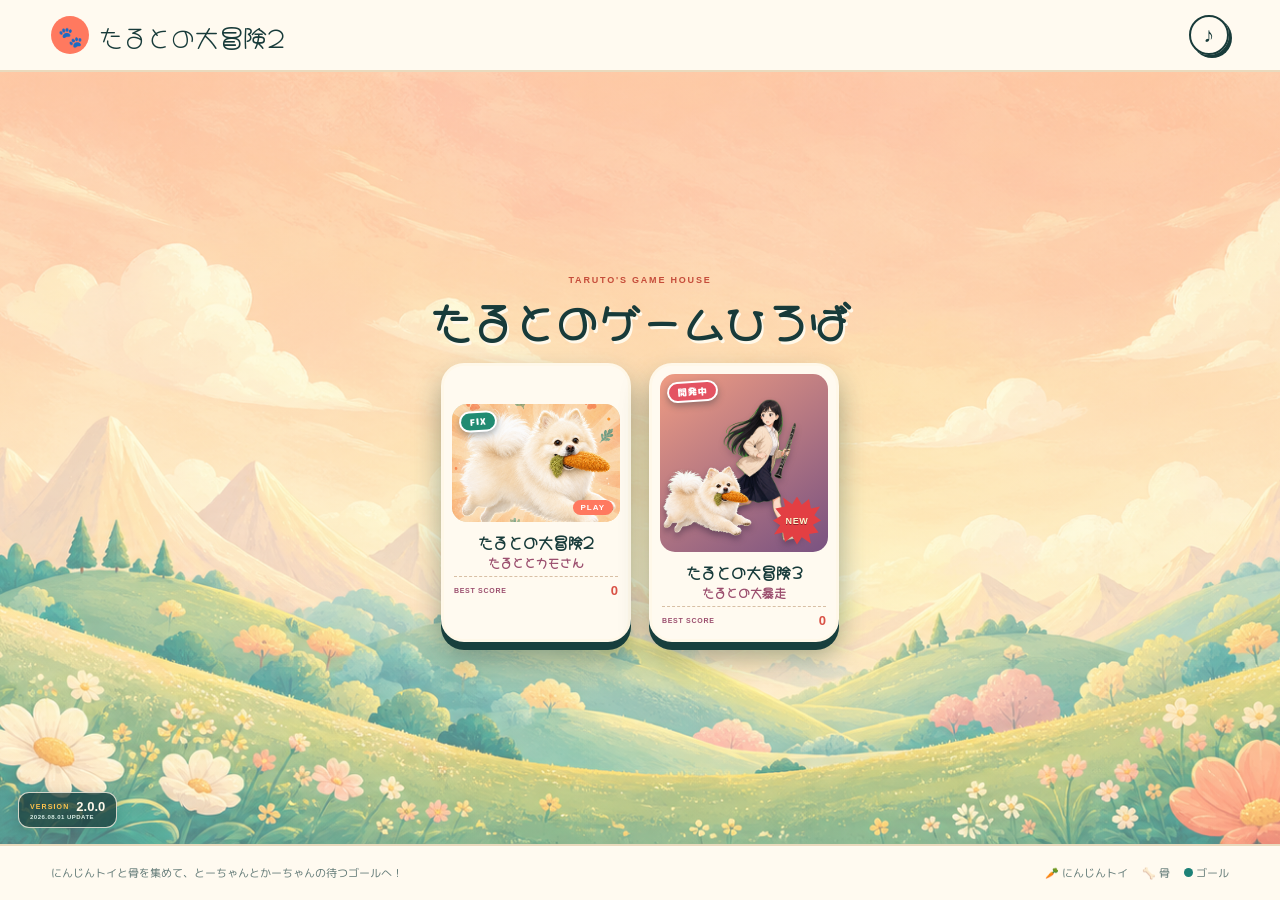
==== commit 4af86da2: "Bump game hub version to 2.0.0" ====
--- a/index.html
+++ b/index.html
@@ -74,8 +74,8 @@
         </div>
         <div class="version-badge" aria-label="ゲームのバージョン">
           <span>VERSION</span>
-          <b>1.9.0</b>
-          <small>2026.07.31 UPDATE</small>
+          <b>2.0.0</b>
+          <small>2026.08.01 UPDATE</small>
         </div>
       </section>
 
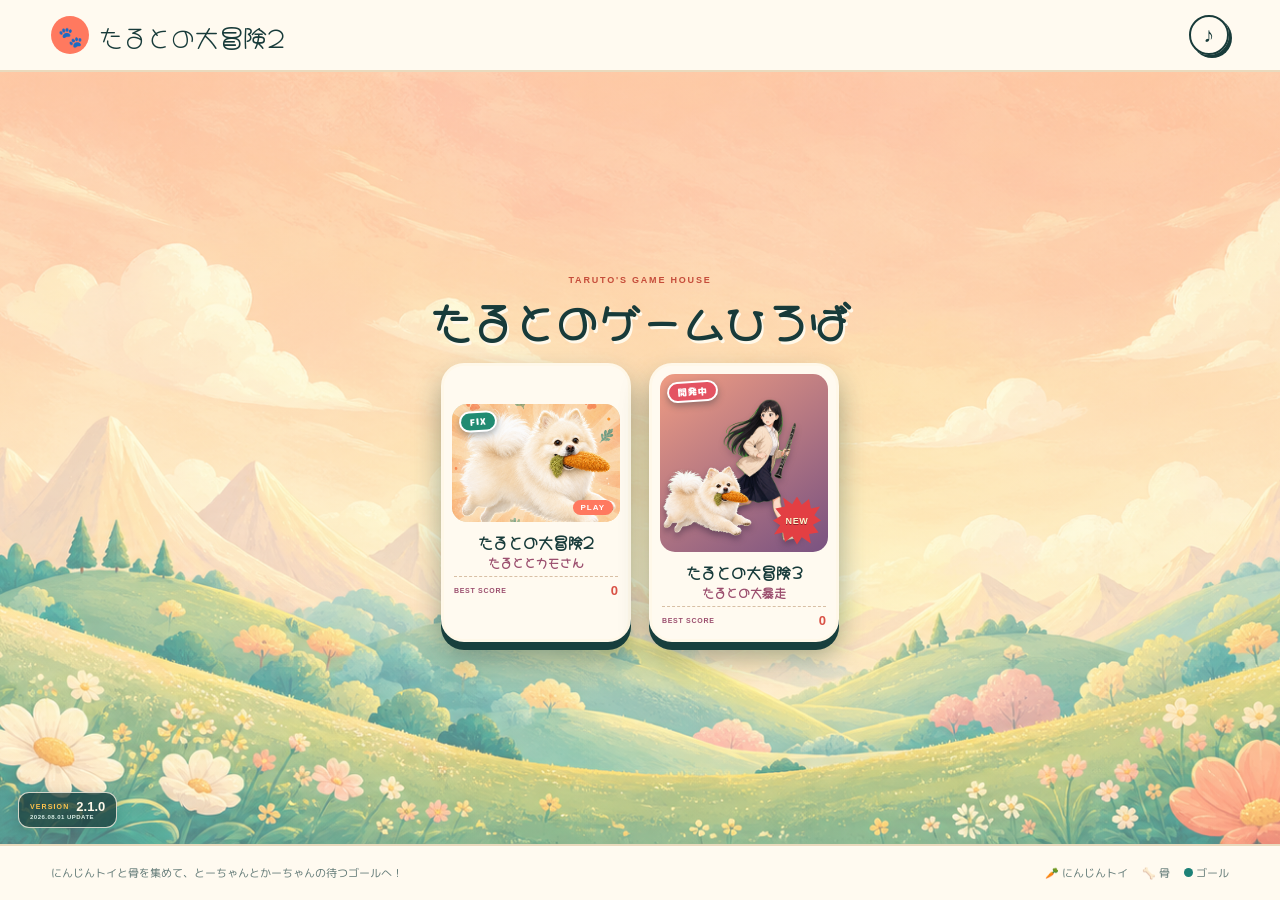
==== commit 3ec49294: "Update Adventure 3 stage and result screen" ====
--- a/index.html
+++ b/index.html
@@ -74,7 +74,7 @@
         </div>
         <div class="version-badge" aria-label="ゲームのバージョン">
           <span>VERSION</span>
-          <b>2.0.0</b>
+          <b>2.1.0</b>
           <small>2026.08.01 UPDATE</small>
         </div>
       </section>
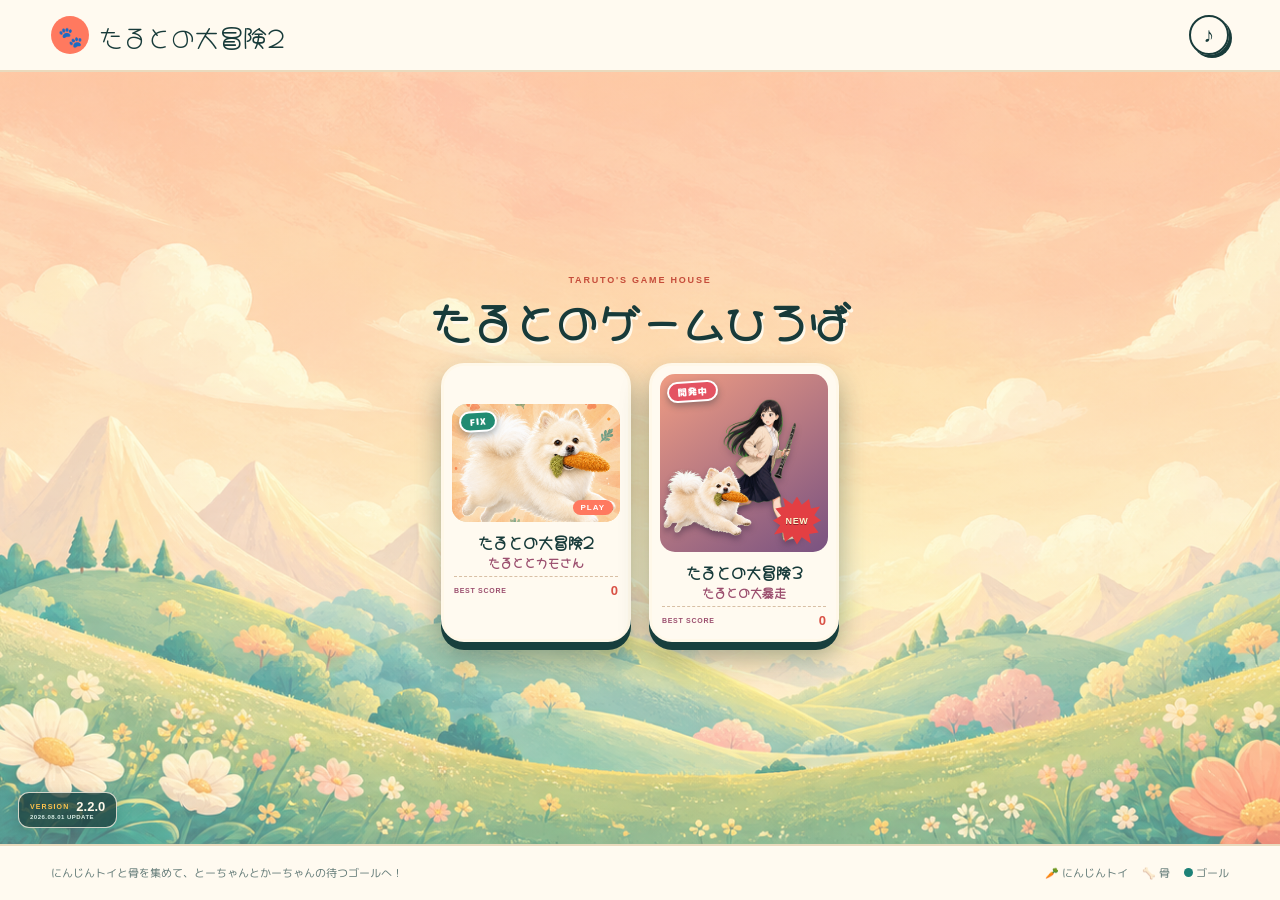
==== commit 9dc7a54d: "Show debug numbering only in stage map" ====
--- a/index.html
+++ b/index.html
@@ -74,7 +74,7 @@
         </div>
         <div class="version-badge" aria-label="ゲームのバージョン">
           <span>VERSION</span>
-          <b>2.1.0</b>
+          <b>2.2.0</b>
           <small>2026.08.01 UPDATE</small>
         </div>
       </section>
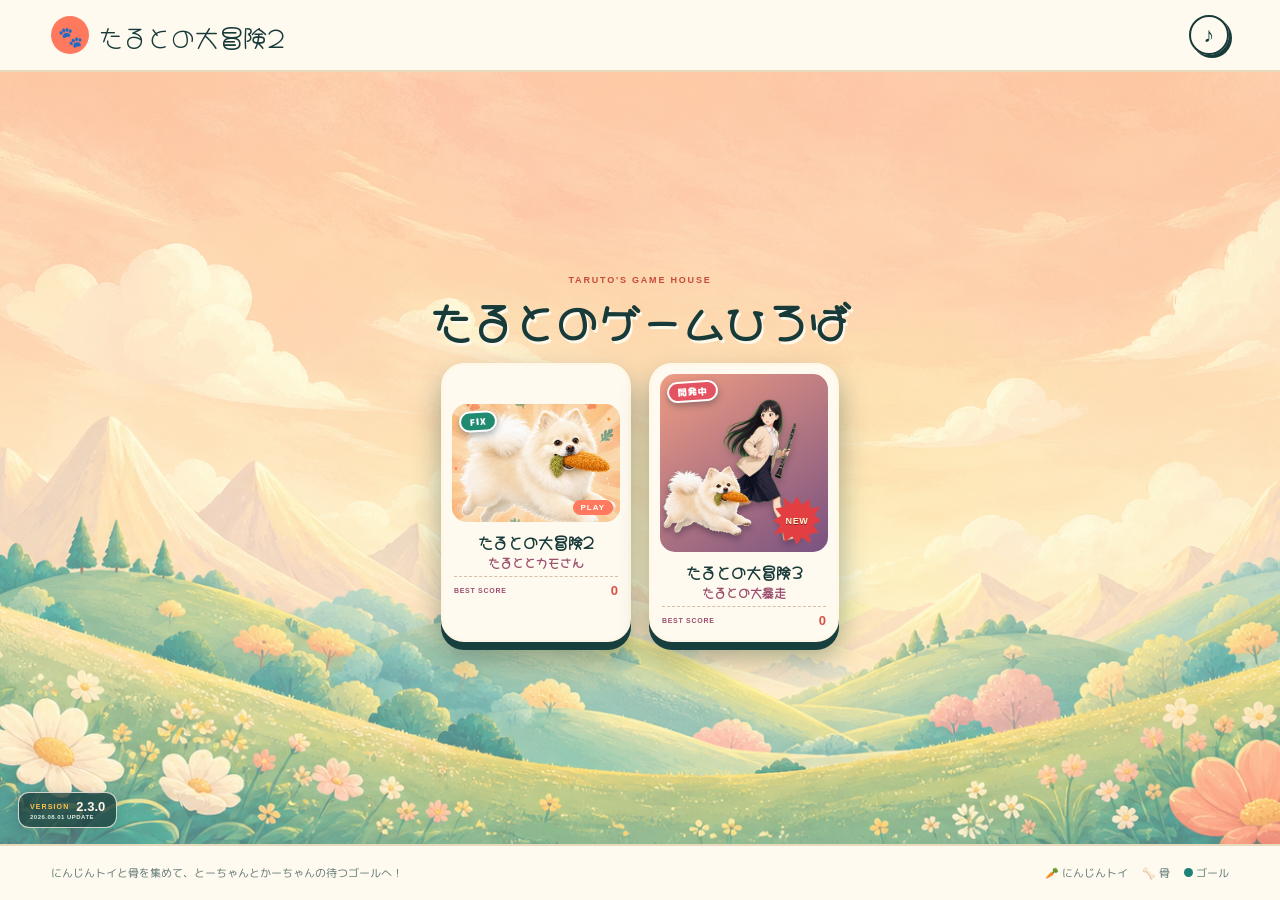
==== commit 2354dfb3: "Prevent mobile long-press menus during play" ====
--- a/index.html
+++ b/index.html
@@ -74,7 +74,7 @@
         </div>
         <div class="version-badge" aria-label="ゲームのバージョン">
           <span>VERSION</span>
-          <b>2.2.0</b>
+          <b>2.3.0</b>
           <small>2026.08.01 UPDATE</small>
         </div>
       </section>
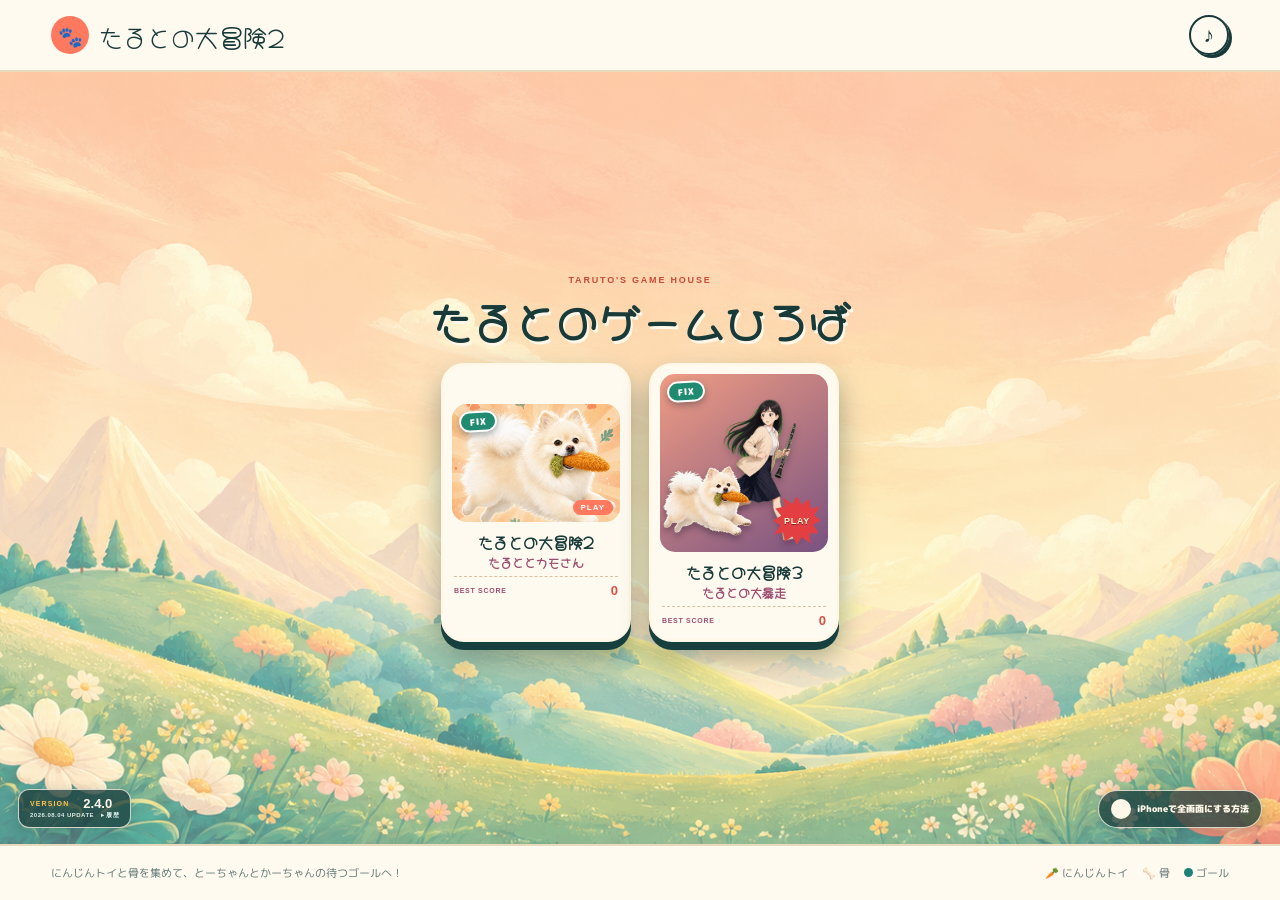
==== commit 5c766cb5: "Add release status and iPhone fullscreen guide" ====
--- a/index.html
+++ b/index.html
@@ -13,7 +13,7 @@
   <link rel="preconnect" href="https://fonts.googleapis.com">
   <link rel="preconnect" href="https://fonts.gstatic.com" crossorigin>
   <link href="https://fonts.googleapis.com/css2?family=Hachi+Maru+Pop&family=M+PLUS+Rounded+1c:wght@700;800;900&family=Noto+Sans+JP:wght@600;700;800&display=swap" rel="stylesheet">
-  <link rel="stylesheet" href="style.css?v=23">
+  <link rel="stylesheet" href="style.css?v=25">
 </head>
 <body>
   <main class="game-shell">
@@ -63,8 +63,8 @@
             <a class="game-card mayu-game-card" href="mayu-run.html" aria-label="たるとの大冒険3 たるとの大暴走をはじめる">
               <span class="game-card-art mayu-card-art">
                 <img class="mayu-card-person" src="assets/mayu-title-v2.png" alt="" aria-hidden="true">
-                <span class="card-status developing">開発中</span>
-                <i>NEW</i>
+                <span class="card-status fixed">FIX</span>
+                <i>PLAY</i>
               </span>
               <strong>たるとの大冒険3</strong>
               <span class="game-card-subtitle">たるとの大暴走</span>
@@ -72,10 +72,28 @@
             </a>
           </div>
         </div>
-        <div class="version-badge" aria-label="ゲームのバージョン">
+        <button id="versionBadge" class="version-badge" type="button" aria-label="バージョン2.4.0。変更履歴を表示" aria-haspopup="dialog">
           <span>VERSION</span>
-          <b>2.3.0</b>
-          <small>2026.08.01 UPDATE</small>
+          <b>2.4.0</b>
+          <small>2026.08.04 UPDATE　▸ 履歴</small>
+        </button>
+        <a class="iphone-help-link" href="iphone-fullscreen.html"><span></span> iPhoneで全画面にする方法</a>
+      </section>
+
+      <section id="changelogModal" class="changelog-modal hidden" role="dialog" aria-modal="true" aria-labelledby="changelogTitle">
+        <button id="changelogBackdrop" class="changelog-backdrop" type="button" aria-label="変更履歴を閉じる"></button>
+        <div class="changelog-card">
+          <button id="changelogClose" class="changelog-close" type="button" aria-label="閉じる">×</button>
+          <p>TARUTO'S GAME HOUSE</p>
+          <h2 id="changelogTitle">変更履歴</h2>
+          <div class="changelog-list">
+            <article><b>Ver. 2.4.0</b><time>2026.08.04</time><span>大冒険3の正式版表示、変更履歴、iPhone全画面案内を公開。</span></article>
+            <article><b>Ver. 2.3.2</b><time>2026.08.04</time><span>iPhoneで全画面表示するための案内ページを追加。</span></article>
+            <article><b>Ver. 2.3.1</b><time>2026.08.04</time><span>たるとの大冒険3を正式版（FIX）へ変更。変更履歴画面を追加。</span></article>
+            <article><b>Ver. 2.3.0</b><time>2026.08.04</time><span>スマホ操作ボタンの長押しで文字選択メニューが出る問題を対策。</span></article>
+            <article><b>Ver. 2.2.0</b><time>2026.08.01</time><span>デバッグ番号を配置確認モードだけに表示し、左から連番へ整理。</span></article>
+            <article><b>Ver. 2.1.0</b><time>2026.08.01</time><span>大冒険3のステージ、敵、アイテム、クリア画面とBGMを調整。</span></article>
+          </div>
         </div>
       </section>
 
@@ -181,6 +199,6 @@
       <span class="legend">🥕 にんじんトイ　 🦴 骨　 <i class="dot teal"></i> ゴール</span>
     </footer>
   </main>
-  <script src="game.js?v=22"></script>
+  <script src="game.js?v=23"></script>
 </body>
 </html>
--- a/style.css
+++ b/style.css
@@ -16,7 +16,11 @@
 .splash-btn{transform:scale(1.15);box-shadow:0 10px 0 #0c2928,0 18px 35px #183b3a69}
 .splash-btn:hover{transform:scale(1.15) translateY(-3px)}
 .game-hub{display:flex;flex-direction:column;align-items:center}.hub-eyebrow{margin:0 0 3px;color:#c54c3a;font:900 9px "Trebuchet MS",sans-serif;letter-spacing:.2em}.hub-title{margin:0 0 14px;color:#183b3a;font:900 clamp(22px,4vw,42px) "Hachi Maru Pop","M PLUS Rounded 1c",sans-serif;text-shadow:2px 3px 0 #fff8e9}.game-grid{display:grid;grid-template-columns:repeat(auto-fit,minmax(150px,190px));justify-content:center;gap:18px;width:min(760px,90vw)}.game-card{padding:8px 8px 11px;border:3px solid #fff8e9;border-radius:23px;background:#fffaf0;color:#183b3a;box-shadow:0 8px 0 #173f3d,0 15px 28px #183b3a66;cursor:pointer;transition:.18s}.game-card:hover{transform:translateY(-4px);box-shadow:0 12px 0 #173f3d,0 19px 32px #183b3a66}.game-card:active{transform:translateY(5px);box-shadow:0 3px 0 #173f3d}.game-card-art{position:relative;display:block;height:118px;overflow:hidden;border-radius:15px;background:linear-gradient(145deg,#bde7df,#ffc88d)}.game-card-art img{width:100%;height:100%;object-fit:cover;object-position:center 38%}.game-card-art i{position:absolute;right:7px;bottom:7px;padding:3px 8px;border-radius:99px;background:#ff795f;color:#fff;font:900 8px "Trebuchet MS",sans-serif;letter-spacing:.12em}.game-card strong{display:block;margin:9px 2px 1px;font:900 15px "Hachi Maru Pop","M PLUS Rounded 1c",sans-serif}.game-card small{display:block;color:#1d8177;font-size:8px;font-weight:900;letter-spacing:.12em}
-.version-badge{position:absolute;left:max(18px,env(safe-area-inset-left));bottom:max(16px,env(safe-area-inset-bottom));display:grid;grid-template-columns:auto auto;align-items:center;gap:1px 7px;padding:7px 11px;border:1px solid #fff8e9c9;border-radius:11px;background:#183b3abf;color:#fff8e9;box-shadow:0 5px 15px #183b3a3d;text-align:left;font-family:"Trebuchet MS",sans-serif}.version-badge span{color:#ffc34c;font-size:7px;font-weight:900;letter-spacing:.16em}.version-badge b{font-size:13px;line-height:1}.version-badge small{grid-column:1/-1;color:#d9eee7;font-size:6px;font-weight:700;letter-spacing:.08em}
+.version-badge{position:absolute;left:max(18px,env(safe-area-inset-left));bottom:max(16px,env(safe-area-inset-bottom));display:grid;grid-template-columns:auto auto;align-items:center;gap:1px 7px;padding:7px 11px;border:1px solid #fff8e9c9;border-radius:11px;background:#183b3abf;color:#fff8e9;box-shadow:0 5px 15px #183b3a3d;text-align:left;font-family:"Trebuchet MS",sans-serif;cursor:pointer}.version-badge:active{transform:translateY(2px)}.version-badge span{color:#ffc34c;font-size:7px;font-weight:900;letter-spacing:.16em}.version-badge b{font-size:13px;line-height:1}.version-badge small{grid-column:1/-1;color:#d9eee7;font-size:6px;font-weight:700;letter-spacing:.08em}
+.iphone-help-link{position:absolute;right:max(18px,env(safe-area-inset-right));bottom:max(16px,env(safe-area-inset-bottom));display:flex;align-items:center;gap:6px;padding:8px 12px;border:1px solid #fff8e9c9;border-radius:99px;background:#183b3abf;color:#fff8e9;text-decoration:none;box-shadow:0 5px 15px #183b3a3d;font-size:9px;font-weight:900}.iphone-help-link span{display:grid;place-items:center;width:20px;height:20px;border-radius:50%;background:#fff8e9;color:#183b3a;font-size:12px}.iphone-help-link:active{transform:translateY(2px)}
+.changelog-modal{position:absolute;z-index:60;inset:0;display:grid;place-items:center;padding:max(16px,env(safe-area-inset-top)) max(16px,env(safe-area-inset-right)) max(16px,env(safe-area-inset-bottom)) max(16px,env(safe-area-inset-left))}.changelog-backdrop{position:absolute;inset:0;border:0;background:#142e2dc9}.changelog-card{position:relative;z-index:1;width:min(580px,88vw);max-height:82dvh;padding:20px 24px;border:3px solid #fff8e9;border-radius:24px;background:linear-gradient(145deg,#fff8e9,#ffe7bd);color:#183b3a;box-shadow:0 18px 55px #102726aa;overflow:auto}.changelog-card>p{margin:0;color:#d65e53;font:900 8px "Trebuchet MS";letter-spacing:.2em}.changelog-card h2{margin:2px 0 12px;font:900 30px "Hachi Maru Pop","M PLUS Rounded 1c";color:#e45d55}.changelog-close{position:absolute;right:12px;top:10px;width:34px;height:34px;border:0;border-radius:50%;background:#183b3a;color:#fff8e9;font-size:23px;font-weight:900;cursor:pointer}.changelog-list{display:grid;gap:8px}.changelog-list article{display:grid;grid-template-columns:auto 1fr;gap:2px 9px;padding:8px 11px;border:1px solid #e7ba79;border-radius:12px;background:#ffffffa8}.changelog-list b{color:#218b72;font:900 13px "Trebuchet MS"}.changelog-list time{align-self:center;color:#8c725b;font-size:9px;font-weight:900}.changelog-list span{grid-column:1/-1;font-size:11px;font-weight:800;line-height:1.45}
+@media(max-width:950px) and (orientation:landscape){.changelog-card{width:min(570px,78vw);max-height:88dvh;padding:10px 16px;border-radius:17px}.changelog-card h2{margin:0 0 6px;font-size:21px}.changelog-close{right:8px;top:7px;width:27px;height:27px;font-size:18px}.changelog-list{grid-template-columns:1fr 1fr;gap:5px}.changelog-list article{padding:5px 8px}.changelog-list b{font-size:10px}.changelog-list time{font-size:7px}.changelog-list span{font-size:8px;line-height:1.3}}
+@media(max-width:950px) and (orientation:landscape){.iphone-help-link{right:max(10px,env(safe-area-inset-right));bottom:max(8px,env(safe-area-inset-bottom));padding:5px 9px;font-size:7px}.iphone-help-link span{width:17px;height:17px;font-size:10px}}
 .game-card-subtitle{display:block;margin-top:2px;color:#9b4e6e;font:900 12px "Hachi Maru Pop","M PLUS Rounded 1c",sans-serif;line-height:1.25}
 .game-card-best{display:flex;align-items:center;justify-content:space-between;gap:8px;margin:7px 2px 0;padding-top:6px;border-top:1px dashed #d8bfa4;color:#183b3a}.game-card-best small{color:#9b4e6e;font:900 7px "Trebuchet MS",sans-serif;letter-spacing:.1em}.game-card-best b{color:#d95145;font:900 13px "Trebuchet MS",sans-serif}
 .card-status{position:absolute;z-index:5;left:7px;top:7px;padding:4px 9px;border:2px solid #fff;border-radius:999px;color:#fff;font:900 9px "M PLUS Rounded 1c",sans-serif;line-height:1;letter-spacing:.08em;box-shadow:0 3px 7px #28343c66;transform:rotate(-4deg)}.card-status.fixed{background:#218b72}.card-status.developing{background:#e45362;animation:statusPulse 1.2s ease-in-out infinite alternate}@keyframes statusPulse{to{transform:rotate(-4deg) scale(1.08);filter:brightness(1.12)}}
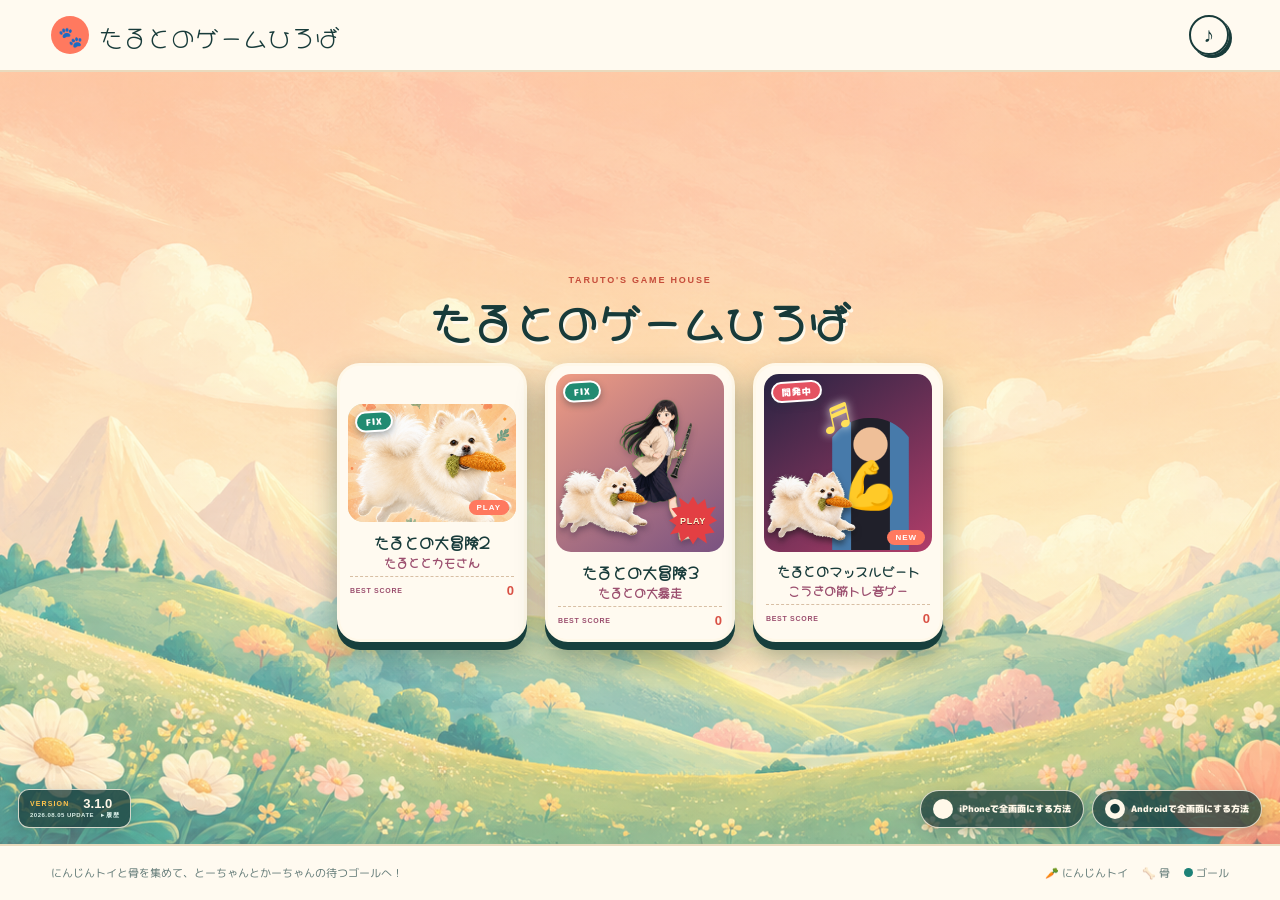
==== commit 5ce3d779: "Turn the project into Taruto's game hub" ====
--- a/index.html
+++ b/index.html
@@ -7,20 +7,23 @@
   <meta name="mobile-web-app-capable" content="yes">
   <meta name="apple-mobile-web-app-capable" content="yes">
   <meta name="apple-mobile-web-app-status-bar-style" content="black-translucent">
-  <meta name="apple-mobile-web-app-title" content="たるとの大冒険2">
-  <link rel="manifest" href="manifest.webmanifest">
-  <title>たるとの大冒険2</title>
+  <meta name="application-name" content="たるとのゲームひろば">
+  <meta name="apple-mobile-web-app-title" content="たるとのゲームひろば">
+  <link rel="manifest" href="manifest.webmanifest?v=2">
+  <link rel="apple-touch-icon" href="assets/taruto-character-v3.png">
+  <title>たるとのゲームひろば</title>
   <link rel="preconnect" href="https://fonts.googleapis.com">
   <link rel="preconnect" href="https://fonts.gstatic.com" crossorigin>
   <link href="https://fonts.googleapis.com/css2?family=Hachi+Maru+Pop&family=M+PLUS+Rounded+1c:wght@700;800;900&family=Noto+Sans+JP:wght@600;700;800&display=swap" rel="stylesheet">
-  <link rel="stylesheet" href="style.css?v=25">
+  <link rel="stylesheet" href="style.css?v=26">
+  <link rel="stylesheet" href="home-help-links.css?v=1">
 </head>
 <body>
   <main class="game-shell">
     <header class="topbar">
       <a class="brand" href="#" aria-label="タイトルへ">
         <span class="paw">🐾</span>
-        <span>たるとの大冒険2</span>
+        <span>たるとのゲームひろば</span>
       </a>
       <button id="soundBtn" class="icon-btn" aria-label="音を切り替える">♪</button>
     </header>
@@ -70,14 +73,26 @@
               <span class="game-card-subtitle">たるとの大暴走</span>
               <span class="game-card-best"><small>BEST SCORE</small><b id="mayuHighScoreValue">0</b></span>
             </a>
-          </div>
-        </div>
-        <button id="versionBadge" class="version-badge" type="button" aria-label="バージョン2.4.0。変更履歴を表示" aria-haspopup="dialog">
+            <a class="game-card muscle-game-card" href="rhythm.html" aria-label="たるとのマッスルビートをはじめる">
+              <span class="game-card-art muscle-card-art">
+                <span class="muscle-card-taruto"></span><span class="muscle-card-kouki">💪</span><span class="muscle-card-notes">♬</span>
+                <span class="card-status developing">開発中</span><i>NEW</i>
+              </span>
+              <strong>たるとのマッスルビート</strong>
+              <span class="game-card-subtitle">こうきの筋トレ音ゲー</span>
+              <span class="game-card-best"><small>BEST SCORE</small><b id="muscleHighScoreValue">0</b></span>
+            </a>
+          </div>
+        </div>
+        <button id="versionBadge" class="version-badge" type="button" aria-label="バージョン3.1.0。変更履歴を表示" aria-haspopup="dialog">
           <span>VERSION</span>
-          <b>2.4.0</b>
-          <small>2026.08.04 UPDATE　▸ 履歴</small>
+          <b>3.1.0</b>
+          <small>2026.08.05 UPDATE　▸ 履歴</small>
         </button>
-        <a class="iphone-help-link" href="iphone-fullscreen.html"><span></span> iPhoneで全画面にする方法</a>
+        <div class="fullscreen-help-links">
+          <a class="iphone-help-link" href="iphone-fullscreen.html"><span></span> iPhoneで全画面にする方法</a>
+          <a class="android-help-link" href="android-fullscreen.html"><span>●</span> Androidで全画面にする方法</a>
+        </div>
       </section>
 
       <section id="changelogModal" class="changelog-modal hidden" role="dialog" aria-modal="true" aria-labelledby="changelogTitle">
@@ -87,6 +102,12 @@
           <p>TARUTO'S GAME HOUSE</p>
           <h2 id="changelogTitle">変更履歴</h2>
           <div class="changelog-list">
+            <article><b>Ver. 3.1.0</b><time>2026.08.05</time><span>親アプリの名称を「たるとのゲームひろば」に統一し、大冒険2を収録ゲームとして整理。</span></article>
+            <article><b>Ver. 3.0.4</b><time>2026.08.05</time><span>ホーム画面にAndroidで全画面起動する方法の案内を追加。</span></article>
+            <article><b>Ver. 3.0.3</b><time>2026.08.05</time><span>マッスルビートのボタン操作に対応端末向けの短い振動を追加。</span></article>
+            <article><b>Ver. 3.0.2</b><time>2026.08.05</time><span>マッスルビートの判定ボタンをノーツの4列と同じ位置に調整。</span></article>
+            <article><b>Ver. 3.0.1</b><time>2026.08.04</time><span>ゲーム開始時の強制全画面表示をやめ、ブラウザの案内が出ないように調整。</span></article>
+            <article><b>Ver. 3.0.0</b><time>2026.08.04</time><span>新作「たるとのマッスルビート」のローカル試作版を追加。</span></article>
             <article><b>Ver. 2.4.0</b><time>2026.08.04</time><span>大冒険3の正式版表示、変更履歴、iPhone全画面案内を公開。</span></article>
             <article><b>Ver. 2.3.2</b><time>2026.08.04</time><span>iPhoneで全画面表示するための案内ページを追加。</span></article>
             <article><b>Ver. 2.3.1</b><time>2026.08.04</time><span>たるとの大冒険3を正式版（FIX）へ変更。変更履歴画面を追加。</span></article>
@@ -199,6 +220,6 @@
       <span class="legend">🥕 にんじんトイ　 🦴 骨　 <i class="dot teal"></i> ゴール</span>
     </footer>
   </main>
-  <script src="game.js?v=23"></script>
+  <script src="game.js?v=25"></script>
 </body>
 </html>
--- a/style.css
+++ b/style.css
@@ -162,3 +162,5 @@
 .mayu-card-art i{z-index:4;right:7px;bottom:7px;display:grid;place-items:center;width:48px;height:48px;padding:0;border-radius:0;background:#e33f43;color:#fff7cf;font-size:9px;letter-spacing:.08em;clip-path:polygon(50% 0,60% 17%,75% 5%,79% 25%,98% 21%,86% 39%,100% 50%,83% 59%,95% 75%,75% 78%,79% 98%,60% 85%,50% 100%,40% 83%,25% 95%,21% 75%,2% 79%,15% 60%,0 50%,17% 40%,5% 25%,25% 21%,21% 2%,40% 16%);filter:drop-shadow(0 3px 2px #34283d99);text-shadow:0 1px 0 #8d202a}
 @media(max-width:950px) and (orientation:landscape){.mayu-game-card{min-width:150px}.mayu-card-art{height:min(39dvh,142px)}.game-card-art .mayu-card-person{right:3px;bottom:3px;width:108px;height:124px}.mayu-card-art::before{left:-7px;bottom:3px;width:88px;height:75px}}
 @media(max-width:950px) and (orientation:landscape){.mayu-card-art i{width:42px;height:42px;font-size:8px}}
+.muscle-game-card{min-width:190px}.muscle-card-art{height:178px;background:linear-gradient(145deg,#272342,#b13d69);overflow:hidden}.muscle-card-taruto{position:absolute;z-index:2;left:-7px;bottom:-2px;width:105px;height:96px;background:url("assets/taruto-card-v1.png") center/contain no-repeat;filter:drop-shadow(0 4px 3px #1118)}.muscle-card-kouki{position:absolute;right:9px;bottom:2px;display:grid;place-items:center;width:105px;height:132px;border-radius:48% 48% 12% 12%;background:radial-gradient(circle at 50% 20%,#efbf98 0 14%,transparent 15%),linear-gradient(90deg,transparent 31%,#20202a 32% 68%,transparent 69%),linear-gradient(90deg,transparent 13%,#477aaa 14% 86%,transparent 87%);font-size:46px}.muscle-card-notes{position:absolute;z-index:3;right:78px;top:18px;color:#ffe059;font-size:35px;transform:rotate(-12deg);text-shadow:0 0 10px #fff}.muscle-card-art i{z-index:5}.muscle-game-card strong{font-size:13px}
+@media(max-width:950px) and (orientation:landscape){.game-grid{grid-template-columns:repeat(3,minmax(112px,150px));gap:8px;width:min(520px,74vw)}.muscle-game-card,.mayu-game-card{min-width:0}.muscle-card-art{height:min(39dvh,142px)}.muscle-card-taruto{width:78px;height:70px}.muscle-card-kouki{right:3px;width:83px;height:105px;font-size:35px}.muscle-card-notes{right:60px;top:12px;font-size:25px}.muscle-game-card strong{font-size:10px}.game-card-subtitle{font-size:7px}}
--- a/home-help-links.css
+++ b/home-help-links.css
@@ -0,0 +1,56 @@
+.fullscreen-help-links {
+  position: absolute;
+  right: max(18px, env(safe-area-inset-right));
+  bottom: max(16px, env(safe-area-inset-bottom));
+  display: flex;
+  gap: 8px;
+  z-index: 4;
+}
+
+.fullscreen-help-links .iphone-help-link,
+.fullscreen-help-links .android-help-link {
+  position: static;
+  display: flex;
+  align-items: center;
+  gap: 6px;
+  padding: 8px 12px;
+  border: 1px solid #fff8e9c9;
+  border-radius: 99px;
+  background: #183b3abf;
+  color: #fff8e9;
+  text-decoration: none;
+  box-shadow: 0 5px 15px #183b3a3d;
+  font-size: 9px;
+  font-weight: 900;
+}
+
+.fullscreen-help-links a span {
+  display: grid;
+  place-items: center;
+  width: 20px;
+  height: 20px;
+  border-radius: 50%;
+  background: #fff8e9;
+  color: #183b3a;
+  font-size: 12px;
+}
+
+.fullscreen-help-links a:active { transform: translateY(2px); }
+
+@media (max-width: 950px) and (orientation: landscape) {
+  .fullscreen-help-links {
+    right: max(10px, env(safe-area-inset-right));
+    bottom: max(8px, env(safe-area-inset-bottom));
+    gap: 5px;
+  }
+  .fullscreen-help-links .iphone-help-link,
+  .fullscreen-help-links .android-help-link {
+    padding: 5px 9px;
+    font-size: 7px;
+  }
+  .fullscreen-help-links a span {
+    width: 17px;
+    height: 17px;
+    font-size: 10px;
+  }
+}
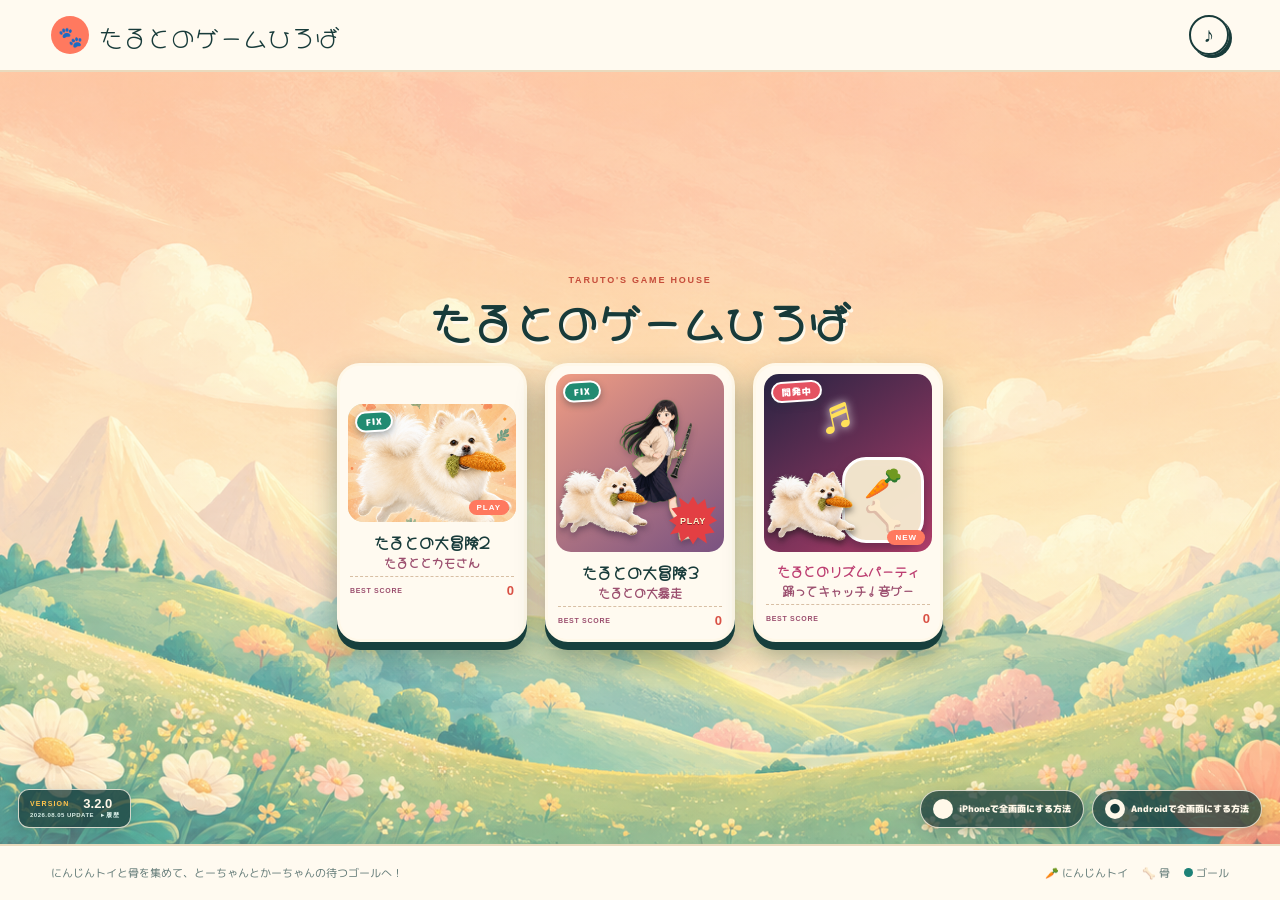
==== commit 2709f5fd: "Renew Taruto rhythm game" ====
--- a/index.html
+++ b/index.html
@@ -17,6 +17,7 @@
   <link href="https://fonts.googleapis.com/css2?family=Hachi+Maru+Pop&family=M+PLUS+Rounded+1c:wght@700;800;900&family=Noto+Sans+JP:wght@600;700;800&display=swap" rel="stylesheet">
   <link rel="stylesheet" href="style.css?v=26">
   <link rel="stylesheet" href="home-help-links.css?v=1">
+  <link rel="stylesheet" href="hub-rhythm-card.css?v=1">
 </head>
 <body>
   <main class="game-shell">
@@ -73,20 +74,20 @@
               <span class="game-card-subtitle">たるとの大暴走</span>
               <span class="game-card-best"><small>BEST SCORE</small><b id="mayuHighScoreValue">0</b></span>
             </a>
-            <a class="game-card muscle-game-card" href="rhythm.html" aria-label="たるとのマッスルビートをはじめる">
+            <a class="game-card muscle-game-card" href="rhythm.html" aria-label="たるとのリズムパーティをはじめる">
               <span class="game-card-art muscle-card-art">
-                <span class="muscle-card-taruto"></span><span class="muscle-card-kouki">💪</span><span class="muscle-card-notes">♬</span>
+                <span class="muscle-card-taruto"></span><span class="muscle-card-kouki">🥕<br>🦴</span><span class="muscle-card-notes">♬</span>
                 <span class="card-status developing">開発中</span><i>NEW</i>
               </span>
-              <strong>たるとのマッスルビート</strong>
-              <span class="game-card-subtitle">こうきの筋トレ音ゲー</span>
+              <strong>たるとのリズムパーティ</strong>
+              <span class="game-card-subtitle">踊ってキャッチ！音ゲー</span>
               <span class="game-card-best"><small>BEST SCORE</small><b id="muscleHighScoreValue">0</b></span>
             </a>
           </div>
         </div>
-        <button id="versionBadge" class="version-badge" type="button" aria-label="バージョン3.1.0。変更履歴を表示" aria-haspopup="dialog">
+        <button id="versionBadge" class="version-badge" type="button" aria-label="バージョン3.2.0。変更履歴を表示" aria-haspopup="dialog">
           <span>VERSION</span>
-          <b>3.1.0</b>
+          <b>3.2.0</b>
           <small>2026.08.05 UPDATE　▸ 履歴</small>
         </button>
         <div class="fullscreen-help-links">
@@ -102,6 +103,11 @@
           <p>TARUTO'S GAME HOUSE</p>
           <h2 id="changelogTitle">変更履歴</h2>
           <div class="changelog-list">
+            <article><b>Ver. 3.2.0</b><time>2026.08.06</time><span>「たるとのリズムパーティ」を刷新。レーン・ゲージ・フィーバー・カモさんガードを追加。</span></article>
+            <article><b>Ver. 3.1.4</b><time>2026.08.06</time><span>派手な段階式コンボ表示と、70%以上でクリアになるグルーヴゲージを追加。</span></article>
+            <article><b>Ver. 3.1.3</b><time>2026.08.06</time><span>音ゲーの4レーンと操作ボタンを横へ広げ、判定ラインを少し上へ移動。</span></article>
+            <article><b>Ver. 3.1.2</b><time>2026.08.06</time><span>音ゲーの操作ボタンを判定ラインから離し、ノーツが隠れないように調整。</span></article>
+            <article><b>Ver. 3.1.1</b><time>2026.08.06</time><span>音ゲーを、たるとが踊る「たるとのリズムパーティ」へ全面リニューアル。</span></article>
             <article><b>Ver. 3.1.0</b><time>2026.08.05</time><span>親アプリの名称を「たるとのゲームひろば」に統一し、大冒険2を収録ゲームとして整理。</span></article>
             <article><b>Ver. 3.0.4</b><time>2026.08.05</time><span>ホーム画面にAndroidで全画面起動する方法の案内を追加。</span></article>
             <article><b>Ver. 3.0.3</b><time>2026.08.05</time><span>マッスルビートのボタン操作に対応端末向けの短い振動を追加。</span></article>
--- a/hub-rhythm-card.css
+++ b/hub-rhythm-card.css
@@ -0,0 +1,26 @@
+.muscle-card-kouki {
+  right: 8px;
+  bottom: 9px;
+  width: 82px;
+  height: 86px;
+  border: 3px solid #fff;
+  border-radius: 24px;
+  background: #fff7d9e8;
+  color: #6d435d;
+  font-size: 31px;
+  line-height: 1.05;
+  filter: drop-shadow(0 5px 5px #27152d66);
+}
+
+.muscle-game-card strong { color: #bd3e71; }
+
+@media (max-width: 950px) and (orientation: landscape) {
+  .muscle-card-kouki {
+    right: 4px;
+    bottom: 4px;
+    width: 62px;
+    height: 68px;
+    border-radius: 18px;
+    font-size: 23px;
+  }
+}
